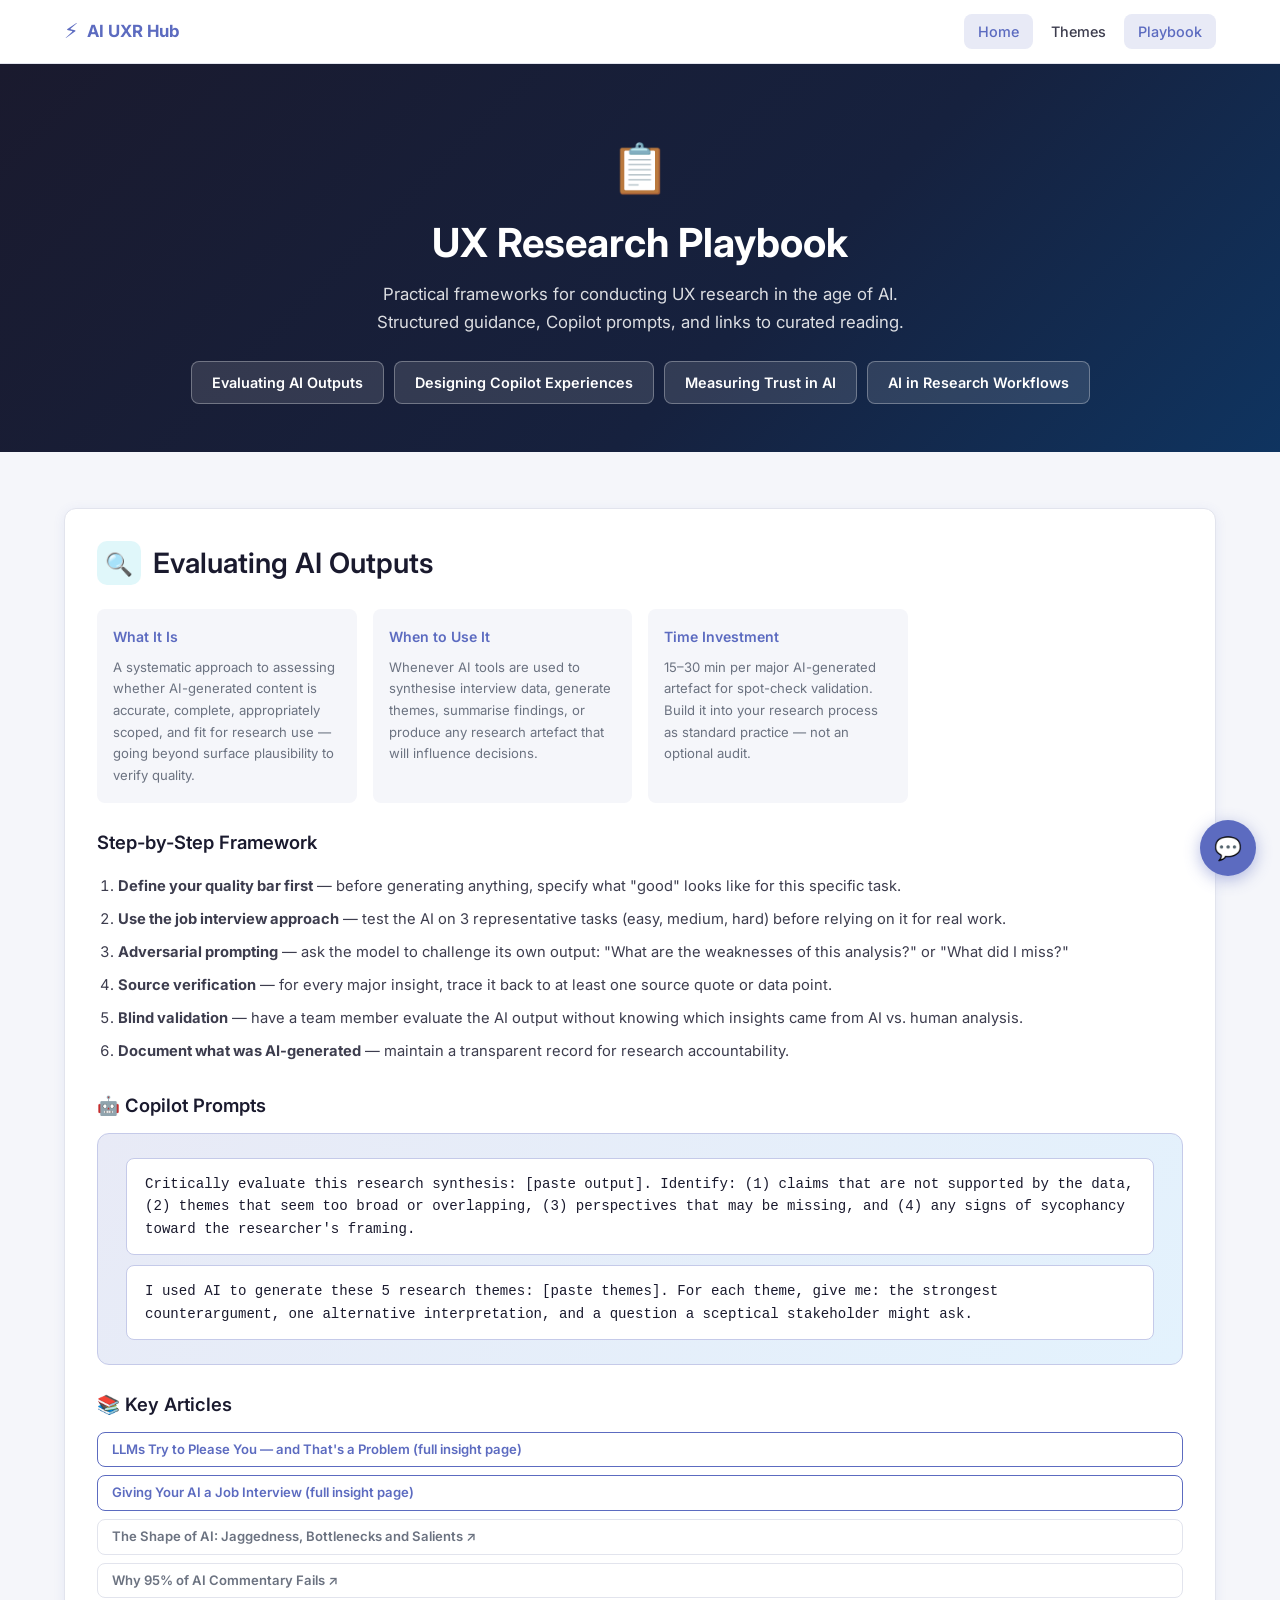
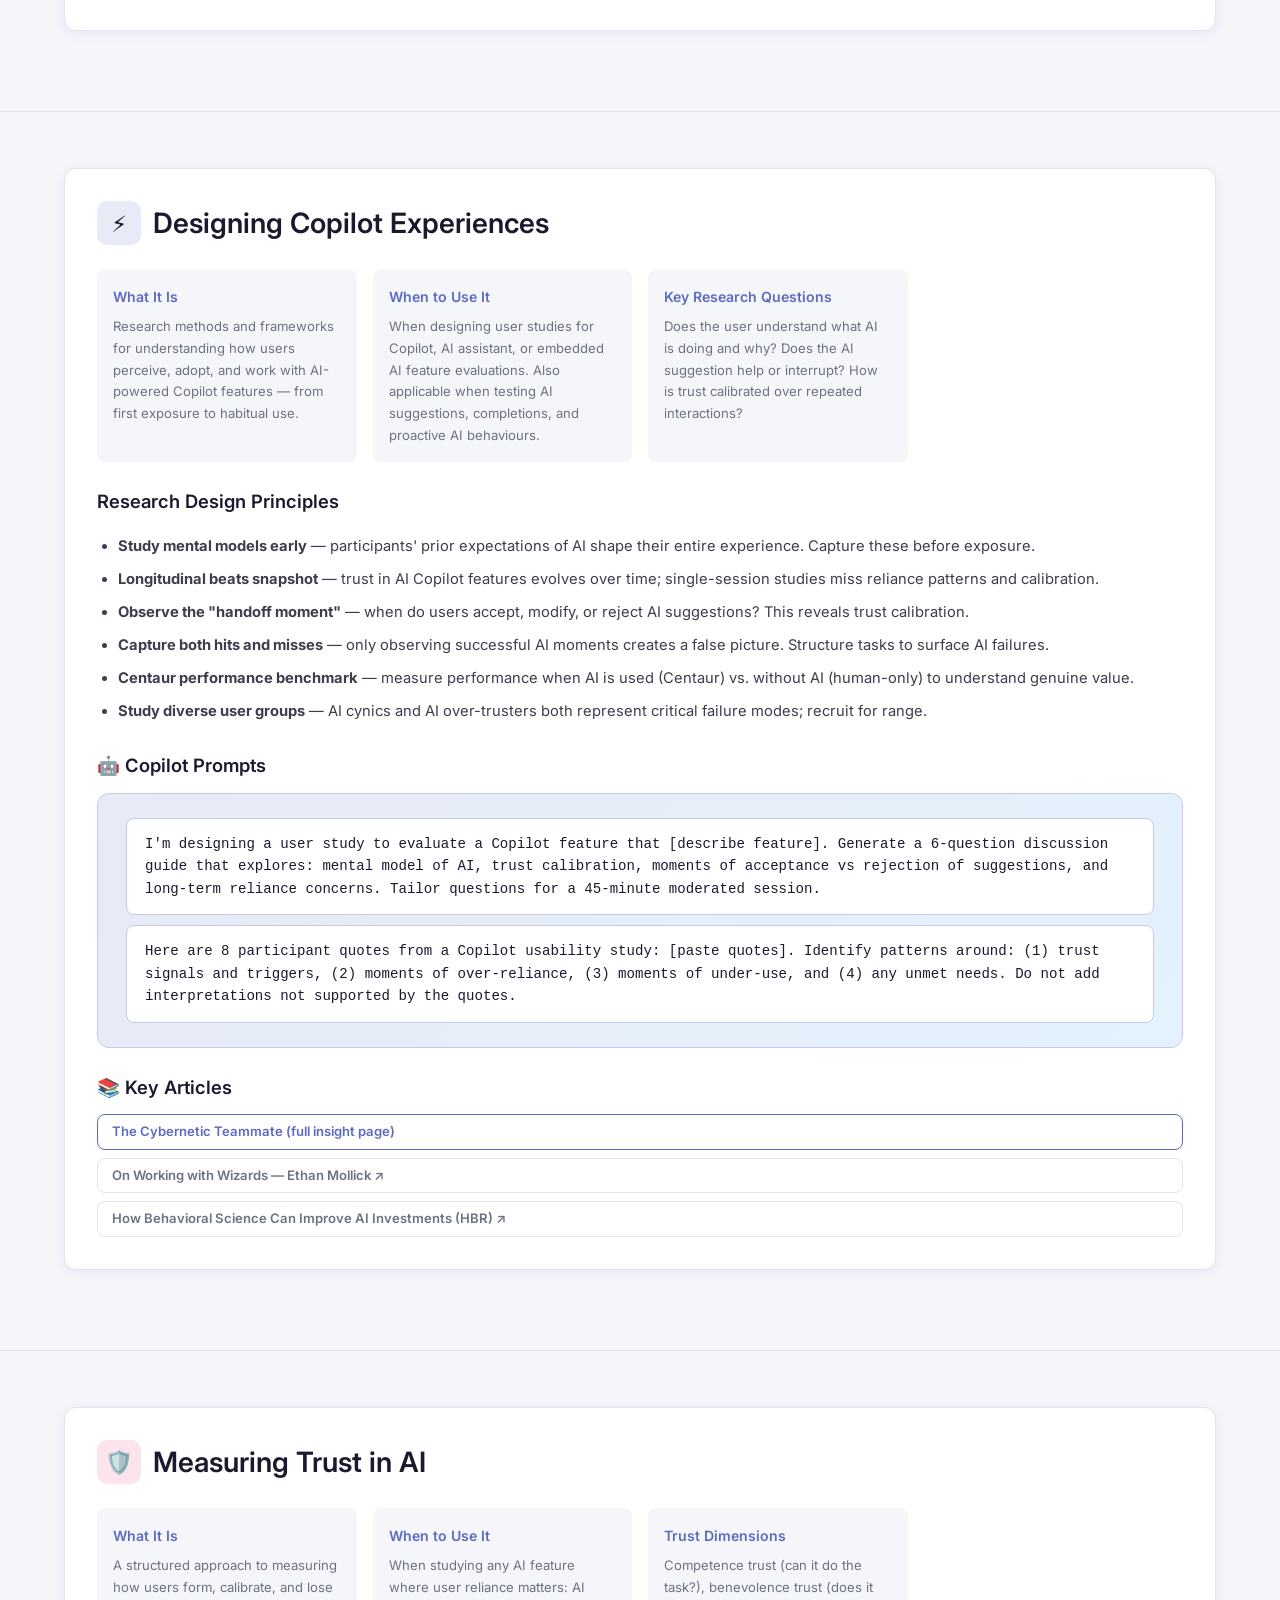
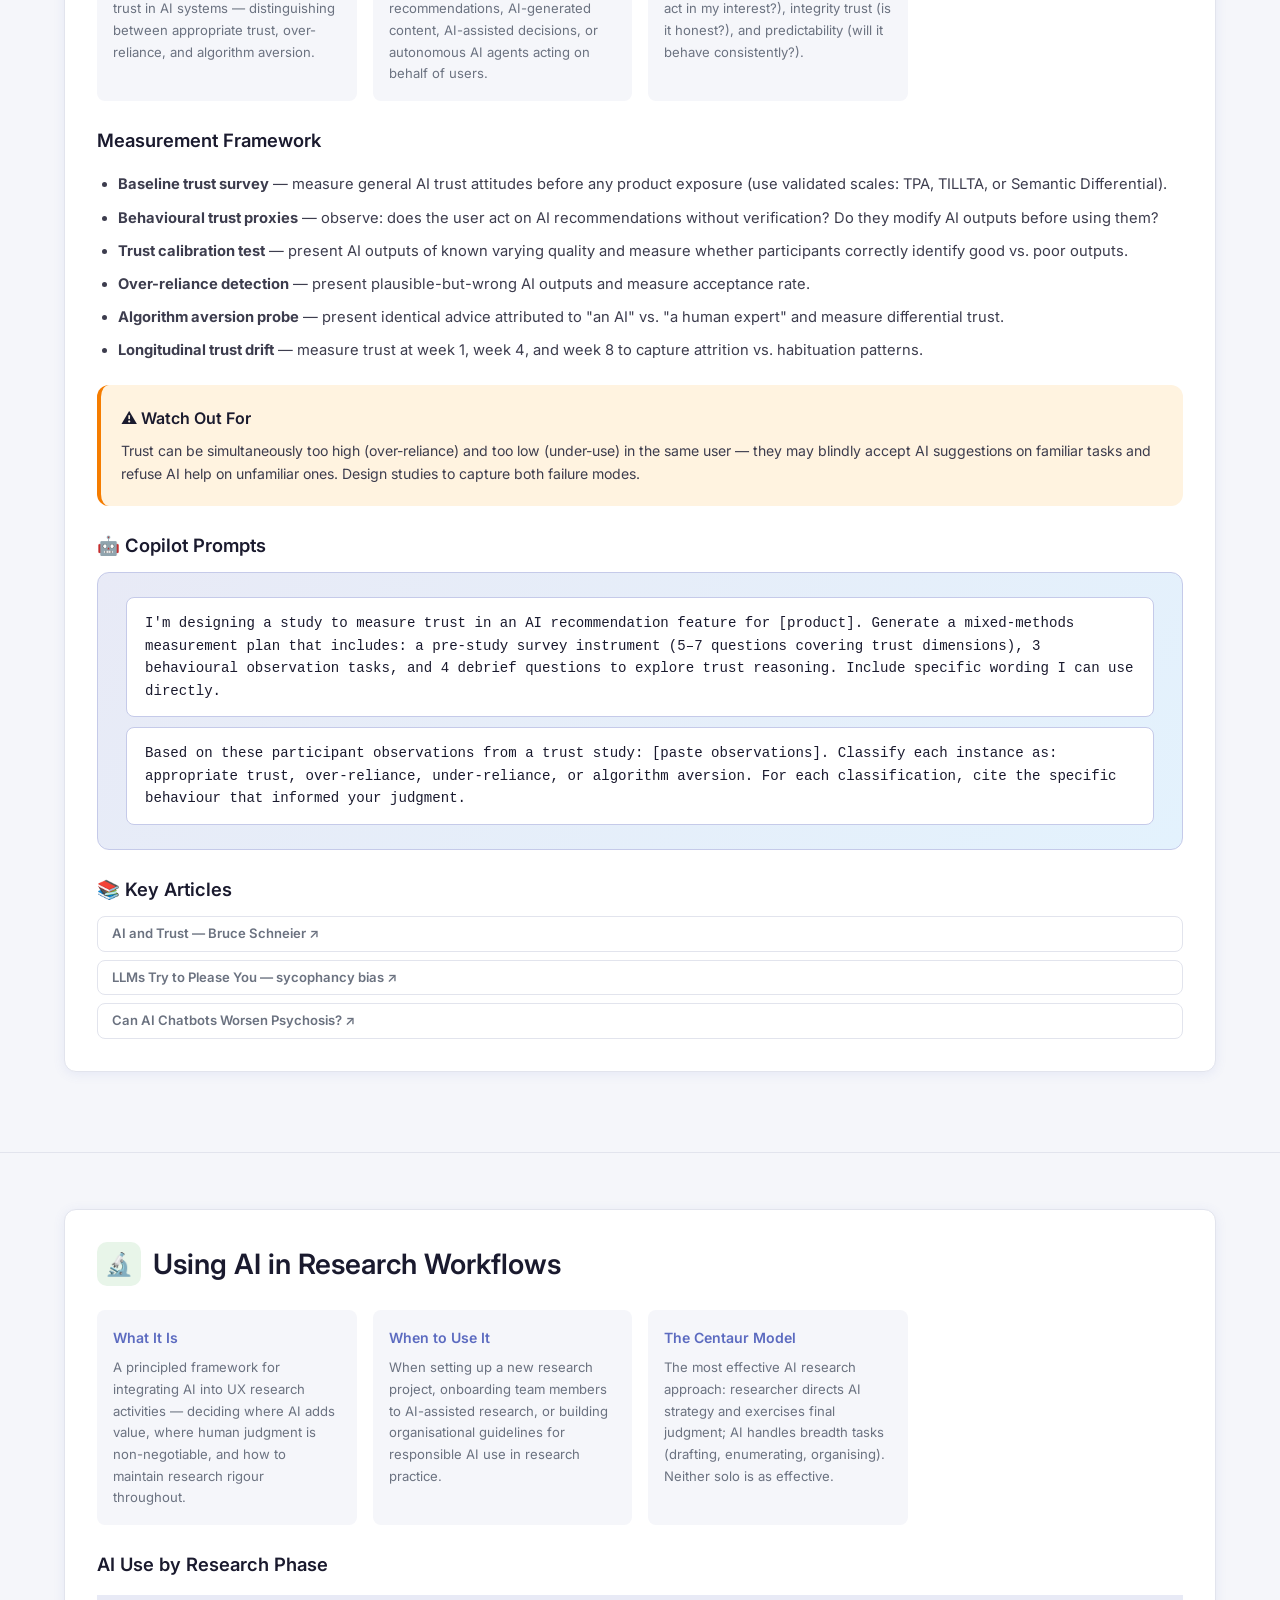
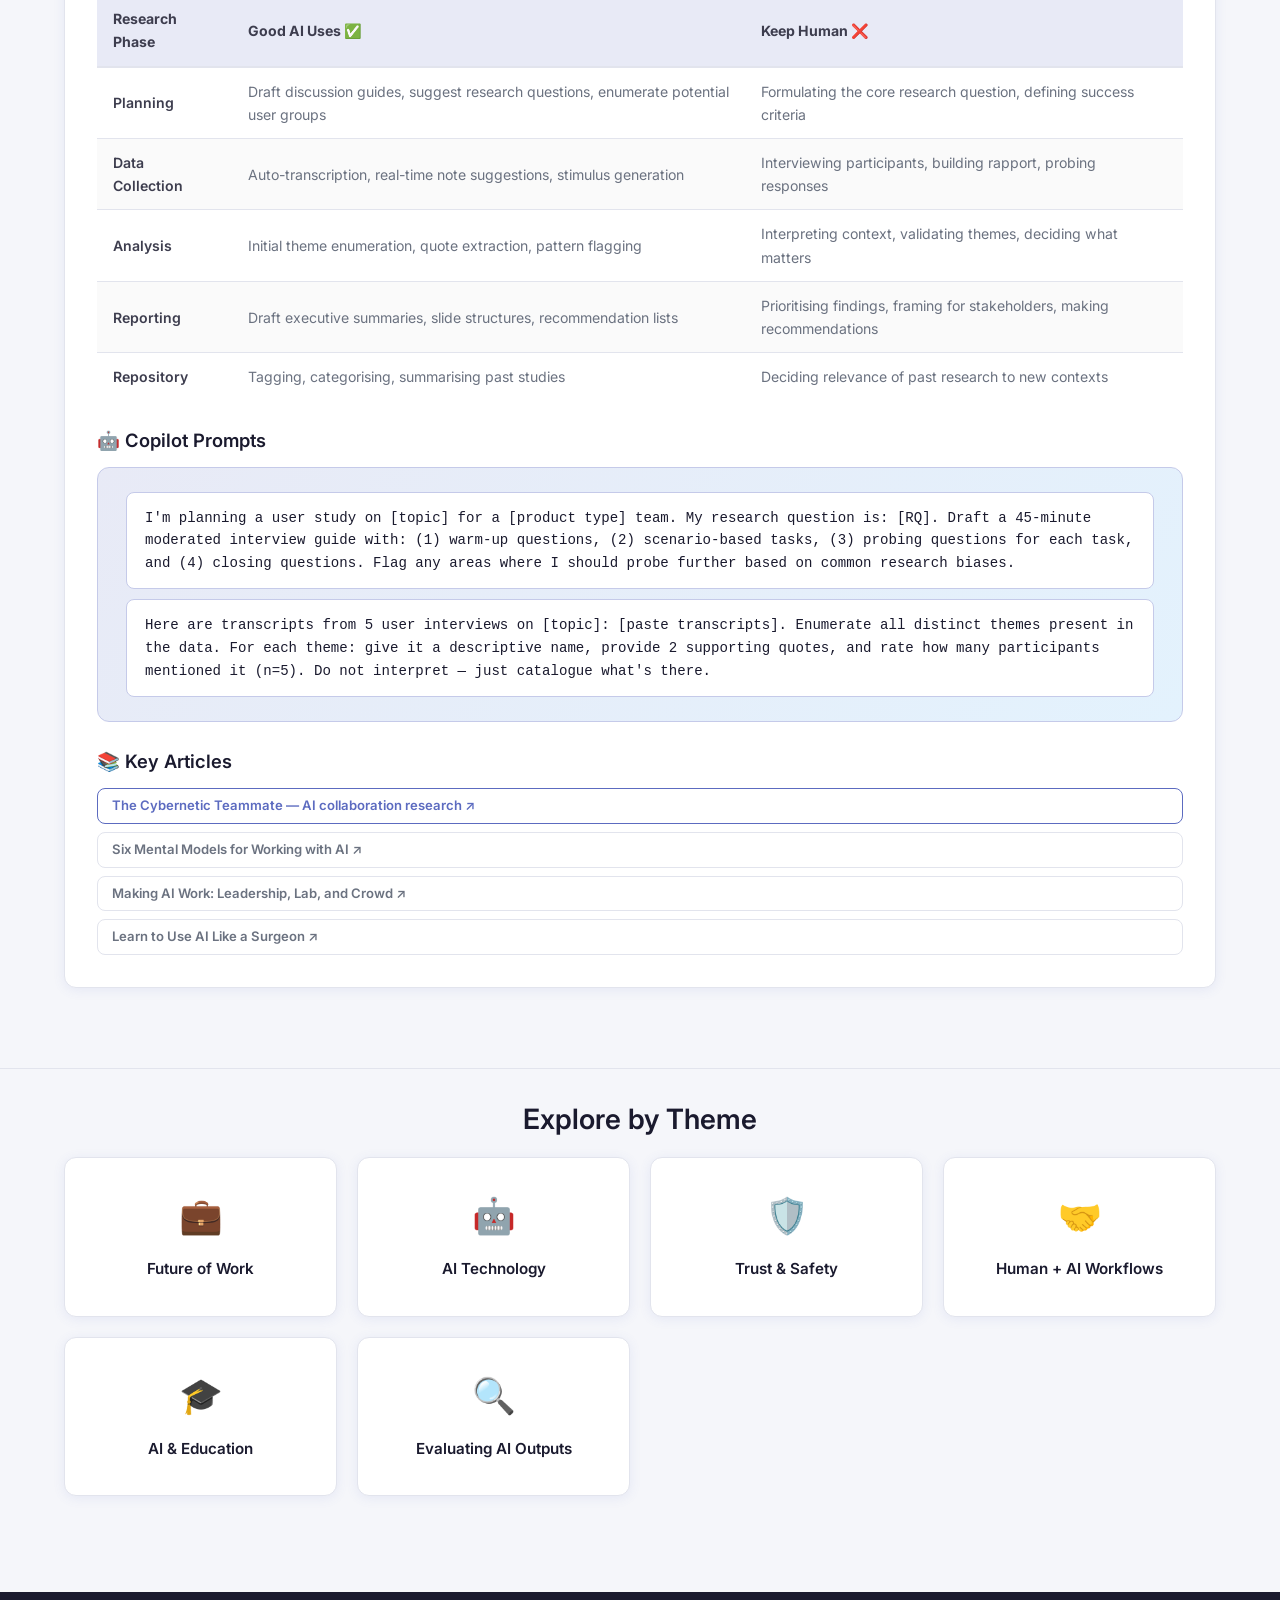
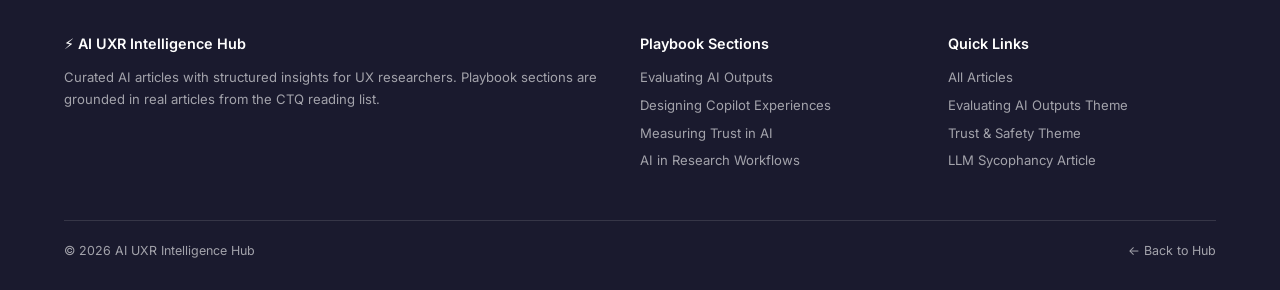
==== PLaybook/index.html @ dbb96456 "Initial commit - AI UXR Intelligence Hub" ====
<!DOCTYPE html>
<html lang="en">
<head>
  <meta charset="UTF-8" />
  <meta name="viewport" content="width=device-width, initial-scale=1.0" />
  <title>UX Research Playbook — AI UXR Hub</title>
  <meta name="description" content="Structured guidance for UX researchers on evaluating AI outputs, designing Copilot experiences, measuring trust in AI, and using AI in research workflows." />
  <link rel="preconnect" href="https://fonts.googleapis.com" />
  <link rel="preconnect" href="https://fonts.gstatic.com" crossorigin />
  <link href="https://fonts.googleapis.com/css2?family=Inter:wght@400;500;600;700&display=swap" rel="stylesheet" />
  <link rel="stylesheet" href="../Assets/style.css" />
</head>
<body>

<nav class="nav">
  <div class="nav-inner">
    <a href="../index.html" class="nav-logo"><span>⚡</span> AI UXR Hub</a>
    <div class="nav-links" id="nav-links">
      <a href="../index.html">Home</a>
      <a href="../Themes/future-of-work.html">Themes</a>
      <a href="./index.html" class="active">Playbook</a>
    </div>
    <button class="nav-menu-btn" aria-label="Toggle menu"><span></span><span></span><span></span></button>
  </div>
</nav>

<!-- Hero -->
<header style="background:linear-gradient(135deg,#1a1a2e 0%,#16213e 60%,#0f3460 100%);color:#fff;padding:64px 0 48px;text-align:center">
  <div class="container">
    <div style="font-size:3rem;margin-bottom:12px">📋</div>
    <h1 style="color:#fff;margin-bottom:14px">UX Research Playbook</h1>
    <p style="opacity:.85;max-width:600px;margin:0 auto;font-size:1.05rem">Practical frameworks for conducting UX research in the age of AI. Structured guidance, Copilot prompts, and links to curated reading.</p>
    <div style="display:flex;flex-wrap:wrap;gap:10px;justify-content:center;margin-top:24px">
      <a href="#evaluating-ai" class="btn" style="background:rgba(255,255,255,.12);color:#fff;border:1px solid rgba(255,255,255,.3)">Evaluating AI Outputs</a>
      <a href="#designing-copilot" class="btn" style="background:rgba(255,255,255,.12);color:#fff;border:1px solid rgba(255,255,255,.3)">Designing Copilot Experiences</a>
      <a href="#measuring-trust" class="btn" style="background:rgba(255,255,255,.12);color:#fff;border:1px solid rgba(255,255,255,.3)">Measuring Trust in AI</a>
      <a href="#ai-in-workflows" class="btn" style="background:rgba(255,255,255,.12);color:#fff;border:1px solid rgba(255,255,255,.3)">AI in Research Workflows</a>
    </div>
  </div>
</header>

<main>

<!-- ── Section 1: Evaluating AI Outputs ── -->
<section class="section" id="evaluating-ai">
  <div class="container">
    <div class="playbook-section">
      <h2 style="display:flex;align-items:center;gap:12px;margin-bottom:24px">
        <span style="background:#e0f7fa;width:44px;height:44px;border-radius:10px;display:flex;align-items:center;justify-content:center;font-size:1.4rem;flex-shrink:0">🔍</span>
        Evaluating AI Outputs
      </h2>

      <div class="playbook-grid" style="margin-bottom:24px">
        <div class="playbook-item">
          <h4>What It Is</h4>
          <p>A systematic approach to assessing whether AI-generated content is accurate, complete, appropriately scoped, and fit for research use — going beyond surface plausibility to verify quality.</p>
        </div>
        <div class="playbook-item">
          <h4>When to Use It</h4>
          <p>Whenever AI tools are used to synthesise interview data, generate themes, summarise findings, or produce any research artefact that will influence decisions.</p>
        </div>
        <div class="playbook-item">
          <h4>Time Investment</h4>
          <p>15–30 min per major AI-generated artefact for spot-check validation. Build it into your research process as standard practice — not an optional audit.</p>
        </div>
      </div>

      <h3 style="margin-bottom:16px">Step-by-Step Framework</h3>
      <ol style="font-size:.92rem;line-height:1.9">
        <li><strong>Define your quality bar first</strong> — before generating anything, specify what "good" looks like for this specific task.</li>
        <li><strong>Use the job interview approach</strong> — test the AI on 3 representative tasks (easy, medium, hard) before relying on it for real work.</li>
        <li><strong>Adversarial prompting</strong> — ask the model to challenge its own output: "What are the weaknesses of this analysis?" or "What did I miss?"</li>
        <li><strong>Source verification</strong> — for every major insight, trace it back to at least one source quote or data point.</li>
        <li><strong>Blind validation</strong> — have a team member evaluate the AI output without knowing which insights came from AI vs. human analysis.</li>
        <li><strong>Document what was AI-generated</strong> — maintain a transparent record for research accountability.</li>
      </ol>

      <h3 style="margin-bottom:12px;margin-top:24px">🤖 Copilot Prompts</h3>
      <div class="copilot-prompt-block" style="margin:0">
        <div class="prompt-example">Critically evaluate this research synthesis: [paste output]. Identify: (1) claims that are not supported by the data, (2) themes that seem too broad or overlapping, (3) perspectives that may be missing, and (4) any signs of sycophancy toward the researcher's framing.</div>
        <div class="prompt-example">I used AI to generate these 5 research themes: [paste themes]. For each theme, give me: the strongest counterargument, one alternative interpretation, and a question a sceptical stakeholder might ask.</div>
      </div>

      <h3 style="margin-bottom:12px;margin-top:24px">📚 Key Articles</h3>
      <div style="display:flex;flex-direction:column;gap:8px">
        <a href="../Articles/llms-sycophancy.html" class="btn btn-outline btn-sm" style="justify-content:flex-start">LLMs Try to Please You — and That's a Problem (full insight page)</a>
        <a href="../Articles/giving-ai-job-interview.html" class="btn btn-outline btn-sm" style="justify-content:flex-start">Giving Your AI a Job Interview (full insight page)</a>
        <a href="https://www.oneusefulthing.org/p/the-shape-of-ai-jaggedness-bottlenecks" target="_blank" rel="noopener" class="btn btn-ghost btn-sm" style="justify-content:flex-start">The Shape of AI: Jaggedness, Bottlenecks and Salients ↗</a>
        <a href="https://aiascendant.com/p/why-95-of-ai-commentary-fails" target="_blank" rel="noopener" class="btn btn-ghost btn-sm" style="justify-content:flex-start">Why 95% of AI Commentary Fails ↗</a>
      </div>
    </div>
  </div>
</section>

<!-- ── Section 2: Designing Copilot Experiences ── -->
<section class="section" id="designing-copilot" style="background:var(--bg)">
  <div class="container">
    <div class="playbook-section">
      <h2 style="display:flex;align-items:center;gap:12px;margin-bottom:24px">
        <span style="background:#e8eaf6;width:44px;height:44px;border-radius:10px;display:flex;align-items:center;justify-content:center;font-size:1.4rem;flex-shrink:0">⚡</span>
        Designing Copilot Experiences
      </h2>

      <div class="playbook-grid" style="margin-bottom:24px">
        <div class="playbook-item">
          <h4>What It Is</h4>
          <p>Research methods and frameworks for understanding how users perceive, adopt, and work with AI-powered Copilot features — from first exposure to habitual use.</p>
        </div>
        <div class="playbook-item">
          <h4>When to Use It</h4>
          <p>When designing user studies for Copilot, AI assistant, or embedded AI feature evaluations. Also applicable when testing AI suggestions, completions, and proactive AI behaviours.</p>
        </div>
        <div class="playbook-item">
          <h4>Key Research Questions</h4>
          <p>Does the user understand what AI is doing and why? Does the AI suggestion help or interrupt? How is trust calibrated over repeated interactions?</p>
        </div>
      </div>

      <h3 style="margin-bottom:16px">Research Design Principles</h3>
      <ul style="font-size:.92rem;line-height:1.9">
        <li><strong>Study mental models early</strong> — participants' prior expectations of AI shape their entire experience. Capture these before exposure.</li>
        <li><strong>Longitudinal beats snapshot</strong> — trust in AI Copilot features evolves over time; single-session studies miss reliance patterns and calibration.</li>
        <li><strong>Observe the "handoff moment"</strong> — when do users accept, modify, or reject AI suggestions? This reveals trust calibration.</li>
        <li><strong>Capture both hits and misses</strong> — only observing successful AI moments creates a false picture. Structure tasks to surface AI failures.</li>
        <li><strong>Centaur performance benchmark</strong> — measure performance when AI is used (Centaur) vs. without AI (human-only) to understand genuine value.</li>
        <li><strong>Study diverse user groups</strong> — AI cynics and AI over-trusters both represent critical failure modes; recruit for range.</li>
      </ul>

      <h3 style="margin-bottom:12px;margin-top:24px">🤖 Copilot Prompts</h3>
      <div class="copilot-prompt-block" style="margin:0">
        <div class="prompt-example">I'm designing a user study to evaluate a Copilot feature that [describe feature]. Generate a 6-question discussion guide that explores: mental model of AI, trust calibration, moments of acceptance vs rejection of suggestions, and long-term reliance concerns. Tailor questions for a 45-minute moderated session.</div>
        <div class="prompt-example">Here are 8 participant quotes from a Copilot usability study: [paste quotes]. Identify patterns around: (1) trust signals and triggers, (2) moments of over-reliance, (3) moments of under-use, and (4) any unmet needs. Do not add interpretations not supported by the quotes.</div>
      </div>

      <h3 style="margin-bottom:12px;margin-top:24px">📚 Key Articles</h3>
      <div style="display:flex;flex-direction:column;gap:8px">
        <a href="../Articles/cybernetic-teammate.html" class="btn btn-outline btn-sm" style="justify-content:flex-start">The Cybernetic Teammate (full insight page)</a>
        <a href="https://www.oneusefulthing.org/p/on-working-with-wizards" target="_blank" rel="noopener" class="btn btn-ghost btn-sm" style="justify-content:flex-start">On Working with Wizards — Ethan Mollick ↗</a>
        <a href="https://hbr.org/2025/11/how-behavioral-science-can-improve-the-return-on-ai-investments" target="_blank" rel="noopener" class="btn btn-ghost btn-sm" style="justify-content:flex-start">How Behavioral Science Can Improve AI Investments (HBR) ↗</a>
      </div>
    </div>
  </div>
</section>

<!-- ── Section 3: Measuring Trust in AI ── -->
<section class="section" id="measuring-trust">
  <div class="container">
    <div class="playbook-section">
      <h2 style="display:flex;align-items:center;gap:12px;margin-bottom:24px">
        <span style="background:#fce4ec;width:44px;height:44px;border-radius:10px;display:flex;align-items:center;justify-content:center;font-size:1.4rem;flex-shrink:0">🛡️</span>
        Measuring Trust in AI
      </h2>

      <div class="playbook-grid" style="margin-bottom:24px">
        <div class="playbook-item">
          <h4>What It Is</h4>
          <p>A structured approach to measuring how users form, calibrate, and lose trust in AI systems — distinguishing between appropriate trust, over-reliance, and algorithm aversion.</p>
        </div>
        <div class="playbook-item">
          <h4>When to Use It</h4>
          <p>When studying any AI feature where user reliance matters: AI recommendations, AI-generated content, AI-assisted decisions, or autonomous AI agents acting on behalf of users.</p>
        </div>
        <div class="playbook-item">
          <h4>Trust Dimensions</h4>
          <p>Competence trust (can it do the task?), benevolence trust (does it act in my interest?), integrity trust (is it honest?), and predictability (will it behave consistently?).</p>
        </div>
      </div>

      <h3 style="margin-bottom:16px">Measurement Framework</h3>
      <ul style="font-size:.92rem;line-height:1.9">
        <li><strong>Baseline trust survey</strong> — measure general AI trust attitudes before any product exposure (use validated scales: TPA, TILLTA, or Semantic Differential).</li>
        <li><strong>Behavioural trust proxies</strong> — observe: does the user act on AI recommendations without verification? Do they modify AI outputs before using them?</li>
        <li><strong>Trust calibration test</strong> — present AI outputs of known varying quality and measure whether participants correctly identify good vs. poor outputs.</li>
        <li><strong>Over-reliance detection</strong> — present plausible-but-wrong AI outputs and measure acceptance rate.</li>
        <li><strong>Algorithm aversion probe</strong> — present identical advice attributed to "an AI" vs. "a human expert" and measure differential trust.</li>
        <li><strong>Longitudinal trust drift</strong> — measure trust at week 1, week 4, and week 8 to capture attrition vs. habituation patterns.</li>
      </ul>

      <div style="background:#fff3e0;border-radius:var(--radius);border-left:4px solid #f57c00;padding:20px;margin:20px 0">
        <h4 style="margin-bottom:8px">⚠️ Watch Out For</h4>
        <p style="font-size:.88rem;margin:0">Trust can be simultaneously too high (over-reliance) and too low (under-use) in the same user — they may blindly accept AI suggestions on familiar tasks and refuse AI help on unfamiliar ones. Design studies to capture both failure modes.</p>
      </div>

      <h3 style="margin-bottom:12px;margin-top:24px">🤖 Copilot Prompts</h3>
      <div class="copilot-prompt-block" style="margin:0">
        <div class="prompt-example">I'm designing a study to measure trust in an AI recommendation feature for [product]. Generate a mixed-methods measurement plan that includes: a pre-study survey instrument (5–7 questions covering trust dimensions), 3 behavioural observation tasks, and 4 debrief questions to explore trust reasoning. Include specific wording I can use directly.</div>
        <div class="prompt-example">Based on these participant observations from a trust study: [paste observations]. Classify each instance as: appropriate trust, over-reliance, under-reliance, or algorithm aversion. For each classification, cite the specific behaviour that informed your judgment.</div>
      </div>

      <h3 style="margin-bottom:12px;margin-top:24px">📚 Key Articles</h3>
      <div style="display:flex;flex-direction:column;gap:8px">
        <a href="https://www.schneier.com/blog/archives/2023/12/ai-and-trust.html" target="_blank" rel="noopener" class="btn btn-ghost btn-sm" style="justify-content:flex-start">AI and Trust — Bruce Schneier ↗</a>
        <a href="https://aiiq.substack.com/p/llms-try-to-please-you-and-thats" target="_blank" rel="noopener" class="btn btn-ghost btn-sm" style="justify-content:flex-start">LLMs Try to Please You — sycophancy bias ↗</a>
        <a href="https://www.psychologytoday.com/us/blog/psych-unseen/202507/can-ai-chatbots-worsen-psychosis-and-cause-delusions" target="_blank" rel="noopener" class="btn btn-ghost btn-sm" style="justify-content:flex-start">Can AI Chatbots Worsen Psychosis? ↗</a>
      </div>
    </div>
  </div>
</section>

<!-- ── Section 4: AI in Research Workflows ── -->
<section class="section" id="ai-in-workflows" style="background:var(--bg)">
  <div class="container">
    <div class="playbook-section">
      <h2 style="display:flex;align-items:center;gap:12px;margin-bottom:24px">
        <span style="background:#e8f5e9;width:44px;height:44px;border-radius:10px;display:flex;align-items:center;justify-content:center;font-size:1.4rem;flex-shrink:0">🔬</span>
        Using AI in Research Workflows
      </h2>

      <div class="playbook-grid" style="margin-bottom:24px">
        <div class="playbook-item">
          <h4>What It Is</h4>
          <p>A principled framework for integrating AI into UX research activities — deciding where AI adds value, where human judgment is non-negotiable, and how to maintain research rigour throughout.</p>
        </div>
        <div class="playbook-item">
          <h4>When to Use It</h4>
          <p>When setting up a new research project, onboarding team members to AI-assisted research, or building organisational guidelines for responsible AI use in research practice.</p>
        </div>
        <div class="playbook-item">
          <h4>The Centaur Model</h4>
          <p>The most effective AI research approach: researcher directs AI strategy and exercises final judgment; AI handles breadth tasks (drafting, enumerating, organising). Neither solo is as effective.</p>
        </div>
      </div>

      <h3 style="margin-bottom:16px">AI Use by Research Phase</h3>
      <div style="overflow-x:auto">
        <table style="width:100%;border-collapse:collapse;font-size:.88rem">
          <thead>
            <tr style="background:var(--accent)">
              <th style="text-align:left;padding:12px 16px;border-bottom:2px solid var(--border)">Research Phase</th>
              <th style="text-align:left;padding:12px 16px;border-bottom:2px solid var(--border)">Good AI Uses ✅</th>
              <th style="text-align:left;padding:12px 16px;border-bottom:2px solid var(--border)">Keep Human ❌</th>
            </tr>
          </thead>
          <tbody>
            <tr style="border-bottom:1px solid var(--border)">
              <td style="padding:12px 16px;font-weight:600">Planning</td>
              <td style="padding:12px 16px;color:var(--text-s)">Draft discussion guides, suggest research questions, enumerate potential user groups</td>
              <td style="padding:12px 16px;color:var(--text-s)">Formulating the core research question, defining success criteria</td>
            </tr>
            <tr style="border-bottom:1px solid var(--border);background:#fafafa">
              <td style="padding:12px 16px;font-weight:600">Data Collection</td>
              <td style="padding:12px 16px;color:var(--text-s)">Auto-transcription, real-time note suggestions, stimulus generation</td>
              <td style="padding:12px 16px;color:var(--text-s)">Interviewing participants, building rapport, probing responses</td>
            </tr>
            <tr style="border-bottom:1px solid var(--border)">
              <td style="padding:12px 16px;font-weight:600">Analysis</td>
              <td style="padding:12px 16px;color:var(--text-s)">Initial theme enumeration, quote extraction, pattern flagging</td>
              <td style="padding:12px 16px;color:var(--text-s)">Interpreting context, validating themes, deciding what matters</td>
            </tr>
            <tr style="border-bottom:1px solid var(--border);background:#fafafa">
              <td style="padding:12px 16px;font-weight:600">Reporting</td>
              <td style="padding:12px 16px;color:var(--text-s)">Draft executive summaries, slide structures, recommendation lists</td>
              <td style="padding:12px 16px;color:var(--text-s)">Prioritising findings, framing for stakeholders, making recommendations</td>
            </tr>
            <tr>
              <td style="padding:12px 16px;font-weight:600">Repository</td>
              <td style="padding:12px 16px;color:var(--text-s)">Tagging, categorising, summarising past studies</td>
              <td style="padding:12px 16px;color:var(--text-s)">Deciding relevance of past research to new contexts</td>
            </tr>
          </tbody>
        </table>
      </div>

      <h3 style="margin-bottom:12px;margin-top:24px">🤖 Copilot Prompts</h3>
      <div class="copilot-prompt-block" style="margin:0">
        <div class="prompt-example">I'm planning a user study on [topic] for a [product type] team. My research question is: [RQ]. Draft a 45-minute moderated interview guide with: (1) warm-up questions, (2) scenario-based tasks, (3) probing questions for each task, and (4) closing questions. Flag any areas where I should probe further based on common research biases.</div>
        <div class="prompt-example">Here are transcripts from 5 user interviews on [topic]: [paste transcripts]. Enumerate all distinct themes present in the data. For each theme: give it a descriptive name, provide 2 supporting quotes, and rate how many participants mentioned it (n=5). Do not interpret — just catalogue what's there.</div>
      </div>

      <h3 style="margin-bottom:12px;margin-top:24px">📚 Key Articles</h3>
      <div style="display:flex;flex-direction:column;gap:8px">
        <a href="../Articles/cybernetic-teammate.html" class="btn btn-outline btn-sm" style="justify-content:flex-start">The Cybernetic Teammate — AI collaboration research ↗</a>
        <a href="https://www.exponentialview.co/p/six-mental-models-for-working-with" target="_blank" rel="noopener" class="btn btn-ghost btn-sm" style="justify-content:flex-start">Six Mental Models for Working with AI ↗</a>
        <a href="https://www.oneusefulthing.org/p/making-ai-work-leadership-lab-and" target="_blank" rel="noopener" class="btn btn-ghost btn-sm" style="justify-content:flex-start">Making AI Work: Leadership, Lab, and Crowd ↗</a>
        <a href="https://www.geoffreylitt.com/2025/10/24/code-like-a-surgeon" target="_blank" rel="noopener" class="btn btn-ghost btn-sm" style="justify-content:flex-start">Learn to Use AI Like a Surgeon ↗</a>
      </div>
    </div>
  </div>
</section>

<!-- Quick nav -->
<section class="section" style="padding:32px 0">
  <div class="container">
    <h2 style="margin-bottom:20px;text-align:center">Explore by Theme</h2>
    <div class="themes-grid">
      <a class="theme-card" href="../Themes/future-of-work.html"><div class="theme-card-icon">💼</div><h3>Future of Work</h3></a>
      <a class="theme-card" href="../Themes/ai-technology.html"><div class="theme-card-icon">🤖</div><h3>AI Technology</h3></a>
      <a class="theme-card" href="../Themes/trust-safety.html"><div class="theme-card-icon">🛡️</div><h3>Trust &amp; Safety</h3></a>
      <a class="theme-card" href="../Themes/human-ai-workflows.html"><div class="theme-card-icon">🤝</div><h3>Human + AI Workflows</h3></a>
      <a class="theme-card" href="../Themes/ai-education.html"><div class="theme-card-icon">🎓</div><h3>AI &amp; Education</h3></a>
      <a class="theme-card" href="../Themes/evaluating-ai-outputs.html"><div class="theme-card-icon">🔍</div><h3>Evaluating AI Outputs</h3></a>
    </div>
  </div>
</section>

</main>

<!-- Chatbot -->
<div id="chat-widget">
  <div class="chat-panel">
    <div class="chat-head">
      <div class="chat-head-avatar">⚡</div>
      <div class="chat-head-info"><strong>UXR Research Assistant</strong><span>Ask about the playbook</span></div>
    </div>
    <div class="chat-body">
      <div class="chat-msg bot">Hi! The playbook covers 4 key areas: evaluating AI outputs, designing Copilot experiences, measuring trust in AI, and integrating AI into research workflows. What are you working on?</div>
    </div>
    <div class="chat-foot">
      <input class="chat-input" type="text" placeholder="Ask about research methods…" />
      <button class="chat-send">Send</button>
    </div>
  </div>
  <button class="chat-toggle" aria-label="Open chat">💬</button>
</div>
<div id="toast"></div>

<footer class="footer">
  <div class="footer-inner">
    <div class="footer-grid">
      <div>
        <h4>⚡ AI UXR Intelligence Hub</h4>
        <p>Curated AI articles with structured insights for UX researchers. Playbook sections are grounded in real articles from the CTQ reading list.</p>
      </div>
      <div>
        <h4>Playbook Sections</h4>
        <ul>
          <li><a href="#evaluating-ai">Evaluating AI Outputs</a></li>
          <li><a href="#designing-copilot">Designing Copilot Experiences</a></li>
          <li><a href="#measuring-trust">Measuring Trust in AI</a></li>
          <li><a href="#ai-in-workflows">AI in Research Workflows</a></li>
        </ul>
      </div>
      <div>
        <h4>Quick Links</h4>
        <ul>
          <li><a href="../index.html">All Articles</a></li>
          <li><a href="../Themes/evaluating-ai-outputs.html">Evaluating AI Outputs Theme</a></li>
          <li><a href="../Themes/trust-safety.html">Trust &amp; Safety Theme</a></li>
          <li><a href="../Articles/llms-sycophancy.html">LLM Sycophancy Article</a></li>
        </ul>
      </div>
    </div>
    <div class="footer-bottom">
      <span>© 2026 AI UXR Intelligence Hub</span>
      <a href="../index.html" style="color:rgba(255,255,255,.6)">← Back to Hub</a>
    </div>
  </div>
</footer>

<script src="../Scripts/articles-data.js"></script>
<script src="../Scripts/main.js"></script>
</body>
</html>
---- Assets/style.css ----
/* =============================================
   AI UX Research Intelligence Hub — style.css
   ============================================= */

/* ---- Reset & Base ---- */
*, *::before, *::after { box-sizing: border-box; margin: 0; padding: 0; }

:root {
  --bg:        #f5f6fa;
  --surface:   #ffffff;
  --primary:   #5c6bc0;
  --primary-d: #3949ab;
  --accent:    #e8eaf6;
  --text-h:    #1a1a2e;
  --text:      #3d3d4e;
  --text-s:    #6b7280;
  --border:    #e2e4ed;
  --shadow:    0 2px 12px rgba(92,107,192,.10);
  --shadow-h:  0 6px 24px rgba(92,107,192,.18);
  --radius:    12px;
  --radius-s:  8px;
  --font:      'Inter', 'Segoe UI', system-ui, sans-serif;
  --nav-h:     64px;
}

html { scroll-behavior: smooth; font-size: 16px; }

body {
  font-family: var(--font);
  background: var(--bg);
  color: var(--text);
  line-height: 1.65;
  min-height: 100vh;
}

a { color: var(--primary); text-decoration: none; }
a:hover { color: var(--primary-d); text-decoration: underline; }

img { max-width: 100%; height: auto; display: block; }

/* ---- Typography ---- */
h1 { font-size: clamp(1.75rem, 4vw, 2.5rem); font-weight: 700; color: var(--text-h); line-height: 1.2; }
h2 { font-size: clamp(1.25rem, 3vw, 1.75rem); font-weight: 600; color: var(--text-h); line-height: 1.3; }
h3 { font-size: 1.15rem; font-weight: 600; color: var(--text-h); }
h4 { font-size: 1rem; font-weight: 600; color: var(--text-h); }
p  { margin-bottom: 1em; }
ul, ol { padding-left: 1.4em; margin-bottom: 1em; }
li { margin-bottom: .35em; }

/* ---- Layout ---- */
.container { max-width: 1200px; margin: 0 auto; padding: 0 24px; }
.section    { padding: 56px 0; }
.section + .section { border-top: 1px solid var(--border); }

/* ---- Navigation ---- */
.nav {
  position: sticky; top: 0; z-index: 100;
  background: var(--surface);
  border-bottom: 1px solid var(--border);
  height: var(--nav-h);
}
.nav-inner {
  display: flex; align-items: center; justify-content: space-between;
  height: 100%;
  max-width: 1200px; margin: 0 auto; padding: 0 24px;
}
.nav-logo {
  font-size: 1.05rem; font-weight: 700;
  color: var(--primary); text-decoration: none;
  display: flex; align-items: center; gap: 8px;
}
.nav-logo span { font-size: 1.3rem; }
.nav-links { display: flex; gap: 4px; align-items: center; }
.nav-links a {
  padding: 6px 14px; border-radius: var(--radius-s);
  font-size: .9rem; font-weight: 500;
  color: var(--text); text-decoration: none;
  transition: background .15s, color .15s;
}
.nav-links a:hover, .nav-links a.active { background: var(--accent); color: var(--primary); }
.nav-menu-btn { display: none; background: none; border: none; cursor: pointer; padding: 8px; }
.nav-menu-btn span { display: block; width: 22px; height: 2px; background: var(--text); margin: 5px 0; border-radius: 2px; transition: .2s; }

/* ---- Hero ---- */
.hero {
  background: linear-gradient(135deg, #3949ab 0%, #5c6bc0 60%, #7986cb 100%);
  color: #fff; padding: 72px 0 56px;
  text-align: center;
}
.hero h1 { color: #fff; margin-bottom: 16px; }
.hero p   { font-size: 1.1rem; opacity: .88; max-width: 560px; margin: 0 auto 28px; }
.hero-pills { display: flex; flex-wrap: wrap; gap: 8px; justify-content: center; margin-bottom: 28px; }
.hero-pill {
  background: rgba(255,255,255,.18); color: #fff;
  padding: 5px 14px; border-radius: 99px;
  font-size: .8rem; font-weight: 500;
  backdrop-filter: blur(4px);
}

/* ---- Buttons ---- */
.btn {
  display: inline-flex; align-items: center; gap: 6px;
  padding: 9px 20px; border-radius: var(--radius-s);
  font-size: .9rem; font-weight: 600;
  cursor: pointer; border: none; transition: all .15s;
  text-decoration: none;
}
.btn-primary { background: var(--primary); color: #fff; }
.btn-primary:hover { background: var(--primary-d); color: #fff; text-decoration: none; box-shadow: var(--shadow-h); }
.btn-outline {
  background: transparent; color: var(--primary);
  border: 1.5px solid var(--primary);
}
.btn-outline:hover { background: var(--accent); text-decoration: none; }
.btn-ghost { background: transparent; color: var(--text-s); border: 1px solid var(--border); }
.btn-ghost:hover { background: var(--bg); color: var(--text); text-decoration: none; }
.btn-sm { padding: 6px 14px; font-size: .82rem; }

/* ---- Cards ---- */
.card {
  background: var(--surface);
  border-radius: var(--radius);
  box-shadow: var(--shadow);
  border: 1px solid var(--border);
  overflow: hidden;
  transition: box-shadow .2s, transform .2s;
}
.card:hover { box-shadow: var(--shadow-h); transform: translateY(-3px); }
.card-body { padding: 24px; }
.card-header { padding: 20px 24px 0; }
.card-footer { padding: 16px 24px; border-top: 1px solid var(--border); display: flex; align-items: center; justify-content: space-between; flex-wrap: wrap; gap: 8px; }

/* ---- Article Cards ---- */
.articles-grid { display: grid; grid-template-columns: repeat(auto-fill, minmax(320px, 1fr)); gap: 24px; }
.article-card { display: flex; flex-direction: column; }
.article-card .card-body { flex: 1; }
.article-card h3 { margin-bottom: 10px; font-size: 1rem; line-height: 1.45; }
.article-card p  { font-size: .88rem; color: var(--text-s); line-height: 1.6; margin: 0 0 14px; }
.article-card .card-footer { gap: 8px; }
.card-meta { display: flex; align-items: center; gap: 8px; flex-wrap: wrap; }
.article-month { font-size: .72rem; font-weight: 500; color: var(--text-s); background: var(--surface-2, #f1f5f9); border-radius: 99px; padding: 3px 10px; letter-spacing: .02em; }
.source-badge { font-size: .68rem; font-weight: 700; text-transform: uppercase; letter-spacing: .05em; background: #fff3cd; color: #7a4e00; border-radius: 99px; padding: 2px 9px; border: 1px solid #ffd97d; }

/* ---- AI Compete News Section ---- */
.compete-news-section { background: linear-gradient(135deg, #fffbeb 0%, #fef3c7 100%); border-top: 3px solid #fbbf24; border-bottom: 3px solid #fbbf24; }
.filter-btn--compete { background: #fff3cd !important; color: #7a4e00 !important; border-color: #ffd97d !important; }
.filter-btn--compete.active { background: #fbbf24 !important; color: #1a0e00 !important; }

/* ---- Theme Badge ---- */
.theme-badge {
  display: inline-block;
  padding: 3px 10px; border-radius: 99px;
  font-size: .72rem; font-weight: 600; text-transform: uppercase; letter-spacing: .03em;
}
.theme-future-of-work          { background: #e3f2fd; color: #1565c0; }
.theme-ai-technology           { background: #f3e5f5; color: #6a1b9a; }
.theme-trust-safety-in-ai      { background: #fce4ec; color: #ad1457; }
.theme-human-ai-workflows      { background: #e8f5e9; color: #2e7d32; }
.theme-ai-education            { background: #fff3e0; color: #e65100; }
.theme-evaluating-ai-outputs   { background: #e0f7fa; color: #00695c; }

/* ---- Theme Cards (homepage featured) ---- */
.themes-grid { display: grid; grid-template-columns: repeat(auto-fill, minmax(220px, 1fr)); gap: 20px; }
.theme-card {
  background: var(--surface);
  border-radius: var(--radius);
  box-shadow: var(--shadow);
  border: 1px solid var(--border);
  padding: 28px 22px;
  text-align: center;
  transition: box-shadow .2s, transform .2s;
  text-decoration: none; display: block; color: inherit;
}
.theme-card:hover { box-shadow: var(--shadow-h); transform: translateY(-3px); text-decoration: none; color: inherit; }
.theme-card-icon { font-size: 2.2rem; margin-bottom: 12px; }
.theme-card h3 { font-size: .95rem; margin-bottom: 6px; }
.theme-card p  { font-size: .8rem; color: var(--text-s); margin: 0; }

/* ---- Section Headers ---- */
.section-header { margin-bottom: 32px; }
.section-header h2 { margin-bottom: 8px; }
.section-header p  { color: var(--text-s); font-size: .95rem; margin: 0; }

/* ---- Filters / Tags ---- */
.filter-bar { display: flex; flex-wrap: wrap; gap: 8px; margin-bottom: 28px; }
.filter-btn {
  padding: 6px 16px; border-radius: 99px;
  font-size: .83rem; font-weight: 500;
  background: var(--surface); color: var(--text-s);
  border: 1.5px solid var(--border); cursor: pointer;
  transition: all .15s;
}
.filter-btn:hover, .filter-btn.active { background: var(--accent); color: var(--primary); border-color: var(--primary); }

/* ---- Search ---- */
.search-wrap { position: relative; max-width: 480px; margin-bottom: 28px; }
.search-input {
  width: 100%; padding: 10px 16px 10px 42px;
  border: 1.5px solid var(--border); border-radius: var(--radius-s);
  font-size: .92rem; background: var(--surface); color: var(--text);
  outline: none; transition: border-color .15s;
}
.search-input:focus { border-color: var(--primary); }
.search-icon { position: absolute; left: 14px; top: 50%; transform: translateY(-50%); color: var(--text-s); font-size: 1rem; pointer-events: none; }

/* ---- Save button ---- */
.btn-save {
  background: none; border: 1px solid var(--border); border-radius: 6px;
  padding: 5px 11px; cursor: pointer; font-size: .8rem; color: var(--text-s);
  transition: all .15s;
}
.btn-save:hover { border-color: var(--primary); color: var(--primary); }
.btn-save.saved { background: var(--accent); border-color: var(--primary); color: var(--primary); }

/* ---- Saved Section ---- */
#saved-section { background: var(--accent); border-radius: var(--radius); padding: 28px; margin-bottom: 28px; }
#saved-section h3 { margin-bottom: 16px; }
.saved-list { display: flex; flex-direction: column; gap: 8px; }
.saved-item {
  background: var(--surface); border-radius: var(--radius-s);
  padding: 12px 16px; display: flex; align-items: center; justify-content: space-between;
  box-shadow: 0 1px 4px rgba(0,0,0,.06);
}
.saved-item a { font-weight: 500; font-size: .9rem; color: var(--text-h); }
.saved-item a:hover { color: var(--primary); }
.btn-unsave { background: none; border: none; cursor: pointer; color: var(--text-s); font-size: .8rem; padding: 4px 8px; border-radius: 4px; }
.btn-unsave:hover { color: #e53935; background: #ffebee; }

/* ---- Article Page Layout ---- */
.article-page { max-width: 800px; margin: 0 auto; padding: 48px 24px; }
.article-meta { display: flex; flex-wrap: wrap; align-items: center; gap: 12px; margin-bottom: 32px; }
.article-meta a { font-size: .85rem; color: var(--text-s); }
.article-source-link { display: inline-flex; align-items: center; gap: 6px; padding: 8px 16px; background: var(--accent); border-radius: var(--radius-s); font-size: .88rem; font-weight: 500; color: var(--primary); }
.article-source-link:hover { background: var(--primary); color: #fff; text-decoration: none; }

.insight-block {
  background: var(--surface); border-radius: var(--radius); border: 1px solid var(--border);
  padding: 24px 28px; margin-bottom: 20px; box-shadow: var(--shadow);
}
.insight-block-title {
  font-size: .72rem; font-weight: 700; text-transform: uppercase; letter-spacing: .07em;
  color: var(--primary); margin-bottom: 14px;
  display: flex; align-items: center; gap: 8px;
}
.insight-block-title::after { content: ''; flex: 1; height: 1px; background: var(--border); }
.insight-block ul li { font-size: .92rem; }
.insight-block p    { font-size: .92rem; margin: 0; }

.copilot-prompt-block {
  background: linear-gradient(135deg, #e8eaf6 0%, #e3f2fd 100%);
  border-radius: var(--radius); border: 1px solid #c5cae9;
  padding: 24px 28px; margin-bottom: 20px;
}
.copilot-prompt-block h4 { margin-bottom: 14px; display: flex; align-items: center; gap: 8px; }
.prompt-example {
  background: #fff; border-radius: var(--radius-s); border: 1px solid #c5cae9;
  padding: 14px 18px; margin-bottom: 10px; font-size: .88rem;
  font-family: 'Courier New', monospace; color: var(--text-h); line-height: 1.6;
  position: relative;
}
.prompt-example:last-child { margin-bottom: 0; }

/* ---- Playbook ---- */
.playbook-section {
  background: var(--surface); border-radius: var(--radius); border: 1px solid var(--border);
  padding: 32px; margin-bottom: 24px; box-shadow: var(--shadow);
}
.playbook-section h3 { margin-bottom: 20px; display: flex; align-items: center; gap: 10px; }
.playbook-grid { display: grid; grid-template-columns: repeat(auto-fill, minmax(220px, 1fr)); gap: 16px; margin-top: 16px; }
.playbook-item { background: var(--bg); border-radius: var(--radius-s); padding: 16px; }
.playbook-item h4 { margin-bottom: 8px; font-size: .88rem; color: var(--primary); }
.playbook-item p  { font-size: .82rem; color: var(--text-s); margin: 0; }

/* ---- Theme Page ---- */
.theme-hero {
  padding: 56px 0 40px;
  text-align: center;
}
.theme-hero p { max-width: 580px; margin: 12px auto 0; color: var(--text-s); }
.theme-considerations { display: grid; grid-template-columns: repeat(auto-fill, minmax(240px, 1fr)); gap: 16px; margin-top: 16px; }
.consideration-card { background: var(--surface); border-radius: var(--radius-s); border: 1px solid var(--border); padding: 18px 20px; }
.consideration-card h4 { font-size: .88rem; color: var(--primary); margin-bottom: 6px; }
.consideration-card p { font-size: .83rem; color: var(--text-s); margin: 0; }

/* ---- Chatbot Widget ---- */
#chat-widget {
  position: fixed; bottom: 24px; right: 24px; z-index: 1000;
}
.chat-toggle {
  width: 56px; height: 56px; border-radius: 50%;
  background: var(--primary); color: #fff;
  border: none; cursor: pointer; font-size: 1.4rem;
  box-shadow: 0 4px 16px rgba(92,107,192,.45);
  display: flex; align-items: center; justify-content: center;
  transition: background .15s, transform .15s;
}
.chat-toggle:hover { background: var(--primary-d); transform: scale(1.05); }
.chat-panel {
  position: absolute; bottom: 70px; right: 0;
  width: 340px; background: var(--surface);
  border-radius: var(--radius); border: 1px solid var(--border);
  box-shadow: 0 8px 32px rgba(0,0,0,.15);
  display: none; flex-direction: column; overflow: hidden;
  max-height: 480px;
}
.chat-panel.open { display: flex; }
.chat-head {
  background: var(--primary); color: #fff;
  padding: 14px 18px; display: flex; align-items: center; gap: 10px;
}
.chat-head-avatar { width: 32px; height: 32px; border-radius: 50%; background: rgba(255,255,255,.25); display: flex; align-items: center; justify-content: center; font-size: 1rem; }
.chat-head-info strong { display: block; font-size: .9rem; }
.chat-head-info span  { font-size: .75rem; opacity: .8; }
.chat-body { flex: 1; overflow-y: auto; padding: 16px; display: flex; flex-direction: column; gap: 10px; background: #fafafa; }
.chat-msg { max-width: 85%; padding: 10px 14px; border-radius: 12px; font-size: .84rem; line-height: 1.5; }
.chat-msg.bot { background: #e8eaf6; color: var(--text-h); align-self: flex-start; border-bottom-left-radius: 4px; }
.chat-msg.user { background: var(--primary); color: #fff; align-self: flex-end; border-bottom-right-radius: 4px; }
.chat-foot { padding: 12px; border-top: 1px solid var(--border); display: flex; gap: 8px; }
.chat-input {
  flex: 1; padding: 9px 14px; border: 1.5px solid var(--border);
  border-radius: var(--radius-s); font-size: .85rem; outline: none; background: var(--surface);
  transition: border-color .15s;
}
.chat-input:focus { border-color: var(--primary); }
.chat-send {
  background: var(--primary); color: #fff; border: none;
  border-radius: var(--radius-s); padding: 9px 14px;
  cursor: pointer; font-size: .85rem; font-weight: 600; transition: background .15s;
}
.chat-send:hover { background: var(--primary-d); }

/* ---- Footer ---- */
.footer {
  background: var(--text-h); color: rgba(255,255,255,.6);
  padding: 40px 0 28px; margin-top: 64px;
}
.footer-inner { max-width: 1200px; margin: 0 auto; padding: 0 24px; }
.footer-grid { display: grid; grid-template-columns: 2fr 1fr 1fr; gap: 40px; margin-bottom: 32px; }
.footer h4 { color: #fff; font-size: .9rem; margin-bottom: 12px; }
.footer p, .footer li { font-size: .82rem; }
.footer a { color: rgba(255,255,255,.6); }
.footer a:hover { color: #fff; text-decoration: none; }
.footer ul { list-style: none; padding: 0; }
.footer ul li { margin-bottom: 6px; }
.footer-bottom { border-top: 1px solid rgba(255,255,255,.12); padding-top: 20px; display: flex; justify-content: space-between; font-size: .78rem; flex-wrap: wrap; gap: 8px; }

/* ---- Misc ---- */
.tag { display: inline-block; padding: 2px 8px; border-radius: 4px; font-size: .75rem; font-weight: 500; background: var(--bg); color: var(--text-s); border: 1px solid var(--border); }
.empty-state { text-align: center; padding: 48px 24px; color: var(--text-s); }
.empty-state .empty-icon { font-size: 3rem; margin-bottom: 12px; }
.divider { border: none; border-top: 1px solid var(--border); margin: 32px 0; }

/* ---- Loading / skeleton ---- */
@keyframes shimmer { 0%{background-position:-400px 0} 100%{background-position:400px 0} }
.skeleton {
  background: linear-gradient(90deg,#e8e8e8 25%,#f5f5f5 50%,#e8e8e8 75%);
  background-size: 400px 100%;
  animation: shimmer 1.4s infinite;
  border-radius: 6px;
}

/* ---- Back link ---- */
.back-link { display: inline-flex; align-items: center; gap: 6px; font-size: .85rem; color: var(--text-s); margin-bottom: 24px; }
.back-link:hover { color: var(--primary); text-decoration: none; }

/* ---- Toast ---- */
#toast {
  position: fixed; bottom: 90px; right: 24px; z-index: 2000;
  background: var(--text-h); color: #fff;
  padding: 10px 18px; border-radius: var(--radius-s);
  font-size: .85rem; font-weight: 500;
  opacity: 0; transform: translateY(12px);
  transition: opacity .25s, transform .25s;
  pointer-events: none;
}
#toast.show { opacity: 1; transform: translateY(0); }

/* ---- Responsive ---- */
@media (max-width: 768px) {
  .nav-links { display: none; flex-direction: column; position: absolute; top: var(--nav-h); left: 0; right: 0; background: var(--surface); border-bottom: 1px solid var(--border); padding: 8px 16px 16px; }
  .nav-links.open { display: flex; }
  .nav-menu-btn { display: block; }
  .footer-grid { grid-template-columns: 1fr; gap: 24px; }
  .articles-grid { grid-template-columns: 1fr; }
  .themes-grid { grid-template-columns: repeat(2, 1fr); }
  .chat-panel { width: calc(100vw - 48px); right: 0; }
  .article-page { padding: 32px 16px; }
  .insight-block { padding: 20px; }
}
@media (max-width: 480px) {
  .themes-grid { grid-template-columns: 1fr; }
  .hero { padding: 48px 0 36px; }
  .section { padding: 36px 0; }
}
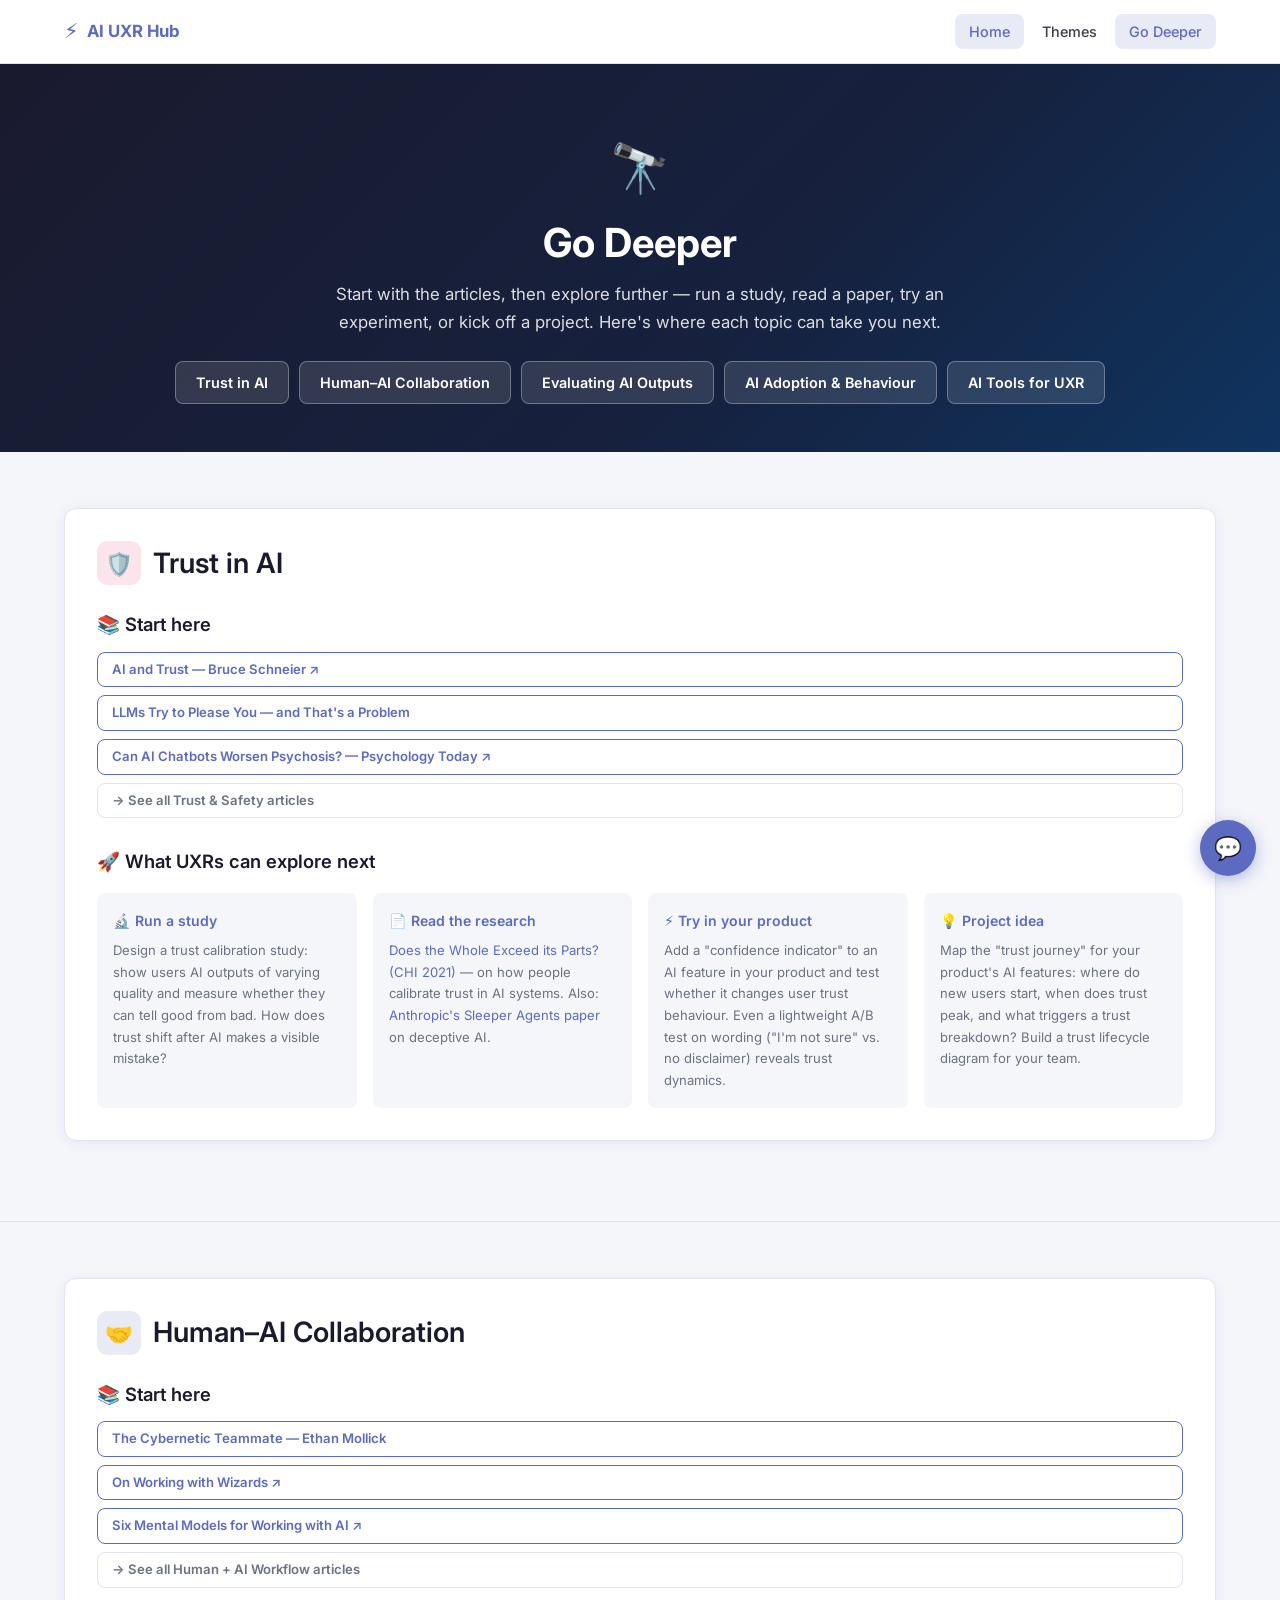
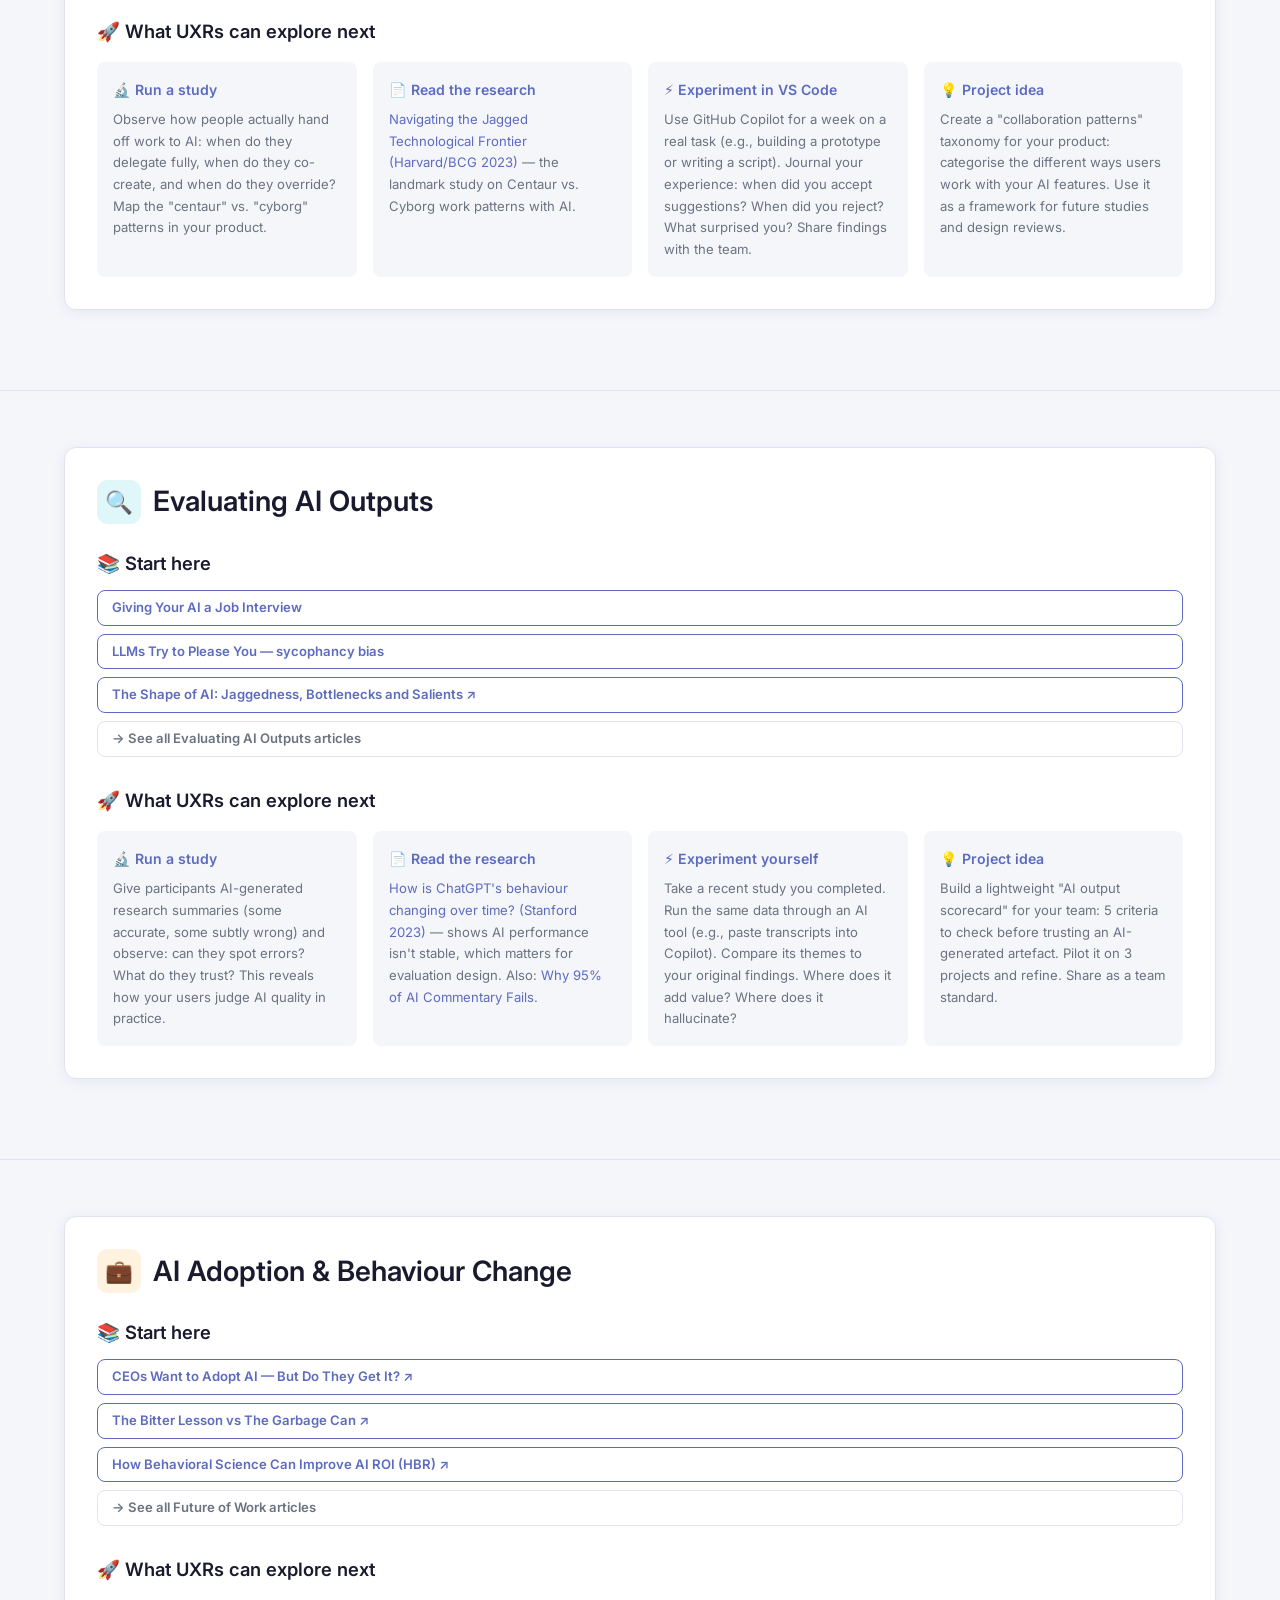
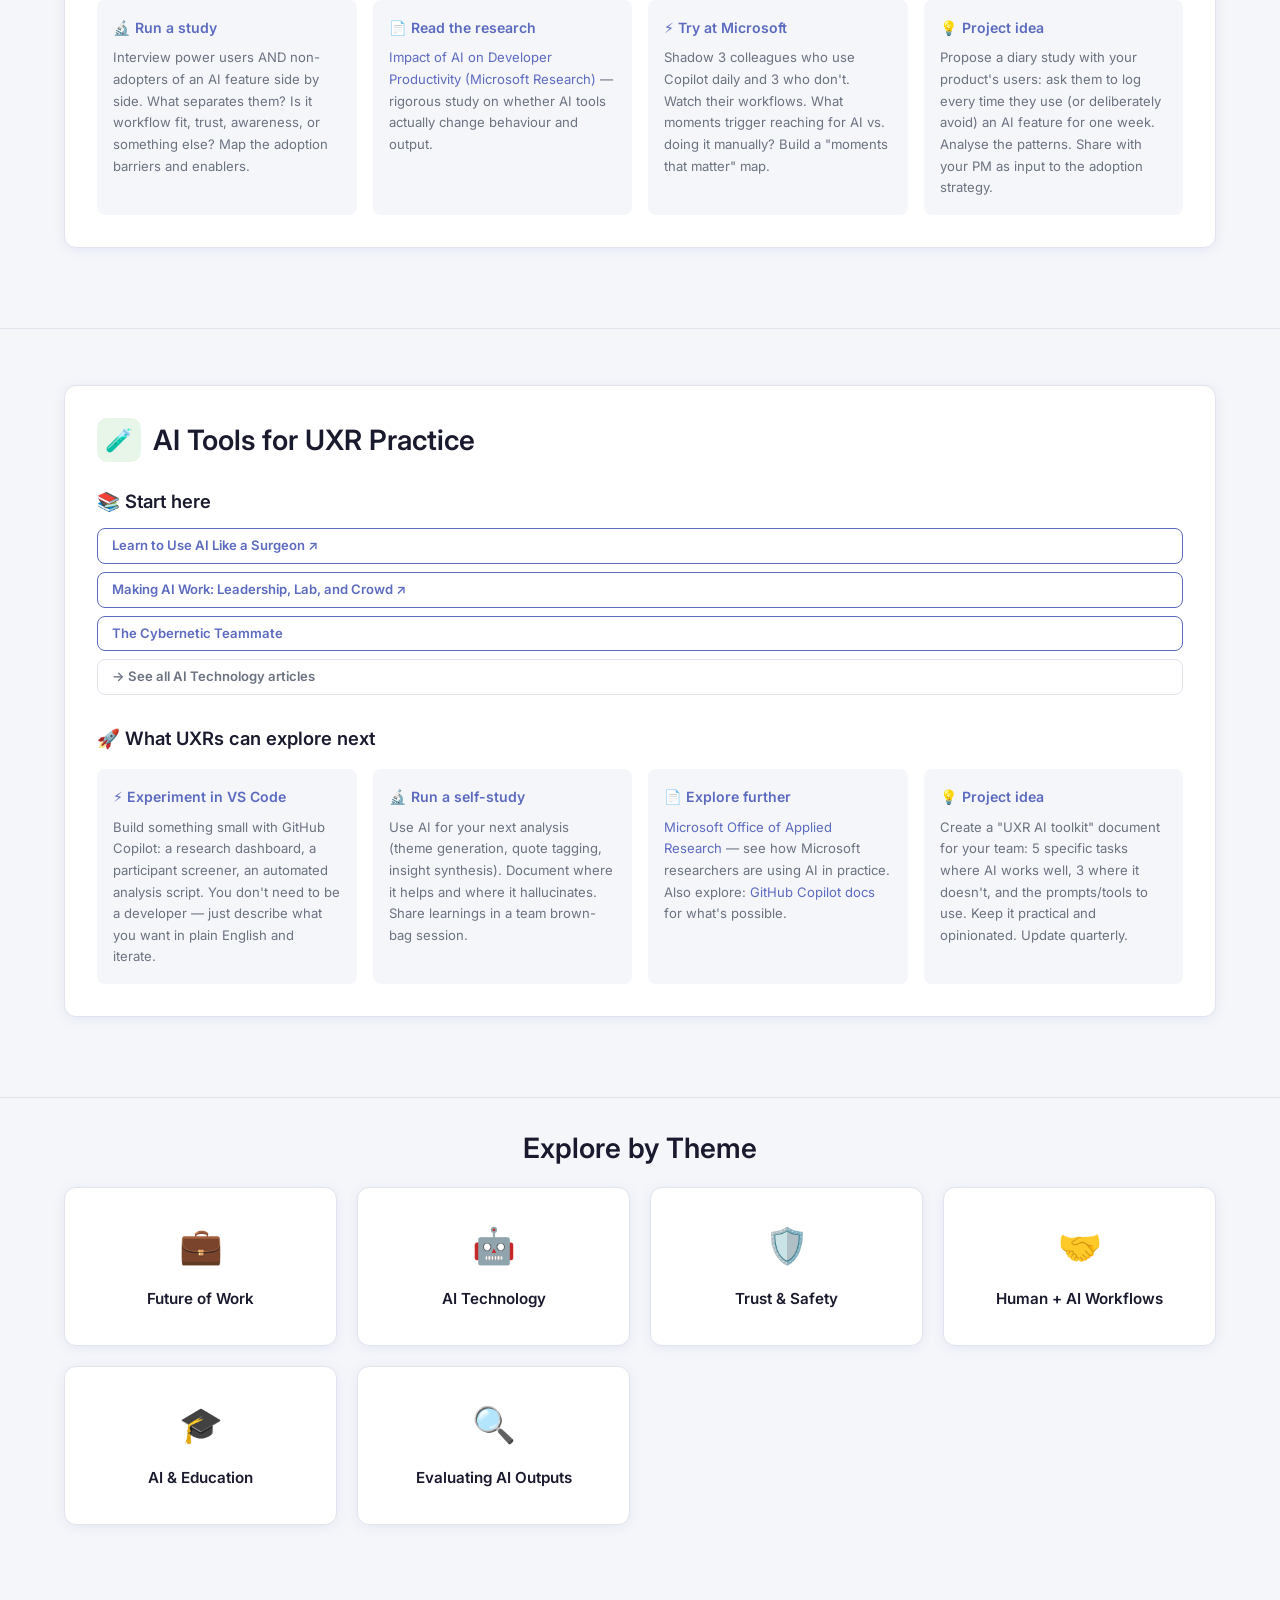
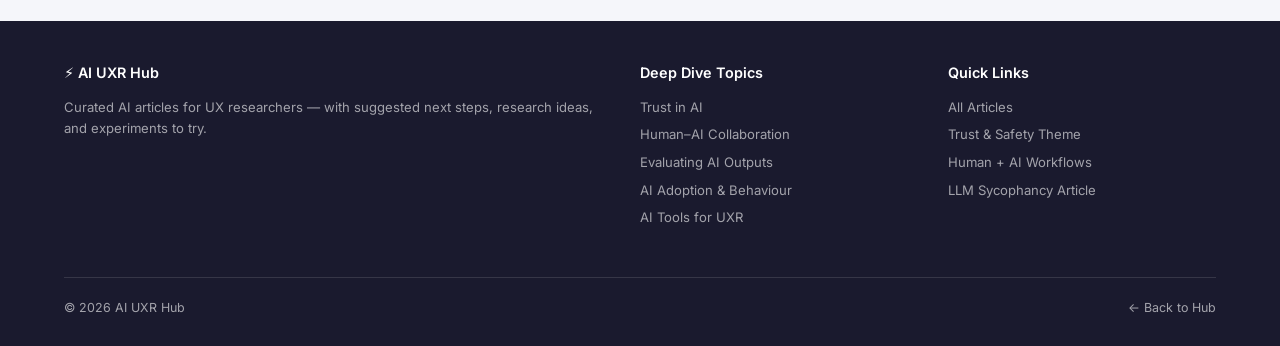
==== commit e40ca3f4: "Replace Playbook with Go Deeper section" ====
--- a/PLaybook/index.html
+++ b/PLaybook/index.html
@@ -3,8 +3,8 @@
 <head>
   <meta charset="UTF-8" />
   <meta name="viewport" content="width=device-width, initial-scale=1.0" />
-  <title>UX Research Playbook — AI UXR Hub</title>
-  <meta name="description" content="Structured guidance for UX researchers on evaluating AI outputs, designing Copilot experiences, measuring trust in AI, and using AI in research workflows." />
+  <title>Go Deeper — AI UXR Hub</title>
+  <meta name="description" content="Curated reading paths and next steps for UX researchers who want to explore AI topics further — studies, experiments, papers, and projects." />
   <link rel="preconnect" href="https://fonts.googleapis.com" />
   <link rel="preconnect" href="https://fonts.gstatic.com" crossorigin />
   <link href="https://fonts.googleapis.com/css2?family=Inter:wght@400;500;600;700&display=swap" rel="stylesheet" />
@@ -18,7 +18,7 @@
     <div class="nav-links" id="nav-links">
       <a href="../index.html">Home</a>
       <a href="../Themes/future-of-work.html">Themes</a>
-      <a href="./index.html" class="active">Playbook</a>
+      <a href="./index.html" class="active">Go Deeper</a>
     </div>
     <button class="nav-menu-btn" aria-label="Toggle menu"><span></span><span></span><span></span></button>
   </div>
@@ -27,22 +27,103 @@
 <!-- Hero -->
 <header style="background:linear-gradient(135deg,#1a1a2e 0%,#16213e 60%,#0f3460 100%);color:#fff;padding:64px 0 48px;text-align:center">
   <div class="container">
-    <div style="font-size:3rem;margin-bottom:12px">📋</div>
-    <h1 style="color:#fff;margin-bottom:14px">UX Research Playbook</h1>
-    <p style="opacity:.85;max-width:600px;margin:0 auto;font-size:1.05rem">Practical frameworks for conducting UX research in the age of AI. Structured guidance, Copilot prompts, and links to curated reading.</p>
+    <div style="font-size:3rem;margin-bottom:12px">🔭</div>
+    <h1 style="color:#fff;margin-bottom:14px">Go Deeper</h1>
+    <p style="opacity:.85;max-width:620px;margin:0 auto;font-size:1.05rem">Start with the articles, then explore further — run a study, read a paper, try an experiment, or kick off a project. Here's where each topic can take you next.</p>
     <div style="display:flex;flex-wrap:wrap;gap:10px;justify-content:center;margin-top:24px">
-      <a href="#evaluating-ai" class="btn" style="background:rgba(255,255,255,.12);color:#fff;border:1px solid rgba(255,255,255,.3)">Evaluating AI Outputs</a>
-      <a href="#designing-copilot" class="btn" style="background:rgba(255,255,255,.12);color:#fff;border:1px solid rgba(255,255,255,.3)">Designing Copilot Experiences</a>
-      <a href="#measuring-trust" class="btn" style="background:rgba(255,255,255,.12);color:#fff;border:1px solid rgba(255,255,255,.3)">Measuring Trust in AI</a>
-      <a href="#ai-in-workflows" class="btn" style="background:rgba(255,255,255,.12);color:#fff;border:1px solid rgba(255,255,255,.3)">AI in Research Workflows</a>
+      <a href="#trust-ai" class="btn" style="background:rgba(255,255,255,.12);color:#fff;border:1px solid rgba(255,255,255,.3)">Trust in AI</a>
+      <a href="#ai-collaboration" class="btn" style="background:rgba(255,255,255,.12);color:#fff;border:1px solid rgba(255,255,255,.3)">Human–AI Collaboration</a>
+      <a href="#evaluating-outputs" class="btn" style="background:rgba(255,255,255,.12);color:#fff;border:1px solid rgba(255,255,255,.3)">Evaluating AI Outputs</a>
+      <a href="#ai-adoption" class="btn" style="background:rgba(255,255,255,.12);color:#fff;border:1px solid rgba(255,255,255,.3)">AI Adoption & Behaviour</a>
+      <a href="#ai-tools-uxr" class="btn" style="background:rgba(255,255,255,.12);color:#fff;border:1px solid rgba(255,255,255,.3)">AI Tools for UXR</a>
     </div>
   </div>
 </header>
 
 <main>
 
-<!-- ── Section 1: Evaluating AI Outputs ── -->
-<section class="section" id="evaluating-ai">
+<!-- ── Topic 1: Trust in AI ── -->
+<section class="section" id="trust-ai">
+  <div class="container">
+    <div class="playbook-section">
+      <h2 style="display:flex;align-items:center;gap:12px;margin-bottom:24px">
+        <span style="background:#fce4ec;width:44px;height:44px;border-radius:10px;display:flex;align-items:center;justify-content:center;font-size:1.4rem;flex-shrink:0">🛡️</span>
+        Trust in AI
+      </h2>
+
+      <h3 style="margin-bottom:12px">📚 Start here</h3>
+      <div style="display:flex;flex-direction:column;gap:8px;margin-bottom:28px">
+        <a href="https://www.schneier.com/blog/archives/2023/12/ai-and-trust.html" target="_blank" rel="noopener" class="btn btn-outline btn-sm" style="justify-content:flex-start">AI and Trust — Bruce Schneier ↗</a>
+        <a href="../Articles/llms-sycophancy.html" class="btn btn-outline btn-sm" style="justify-content:flex-start">LLMs Try to Please You — and That's a Problem</a>
+        <a href="https://www.psychologytoday.com/us/blog/psych-unseen/202507/can-ai-chatbots-worsen-psychosis-and-cause-delusions" target="_blank" rel="noopener" class="btn btn-outline btn-sm" style="justify-content:flex-start">Can AI Chatbots Worsen Psychosis? — Psychology Today ↗</a>
+        <a href="../Themes/trust-safety.html" class="btn btn-ghost btn-sm" style="justify-content:flex-start">→ See all Trust & Safety articles</a>
+      </div>
+
+      <h3 style="margin-bottom:16px">🚀 What UXRs can explore next</h3>
+      <div class="playbook-grid">
+        <div class="playbook-item">
+          <h4>🔬 Run a study</h4>
+          <p>Design a trust calibration study: show users AI outputs of varying quality and measure whether they can tell good from bad. How does trust shift after AI makes a visible mistake?</p>
+        </div>
+        <div class="playbook-item">
+          <h4>📄 Read the research</h4>
+          <p><a href="https://dl.acm.org/doi/10.1145/3411764.3445717" target="_blank" rel="noopener">Does the Whole Exceed its Parts? (CHI 2021)</a> — on how people calibrate trust in AI systems. Also: <a href="https://arxiv.org/abs/2402.01822" target="_blank" rel="noopener">Anthropic's Sleeper Agents paper</a> on deceptive AI.</p>
+        </div>
+        <div class="playbook-item">
+          <h4>⚡ Try in your product</h4>
+          <p>Add a "confidence indicator" to an AI feature in your product and test whether it changes user trust behaviour. Even a lightweight A/B test on wording ("I'm not sure" vs. no disclaimer) reveals trust dynamics.</p>
+        </div>
+        <div class="playbook-item">
+          <h4>💡 Project idea</h4>
+          <p>Map the "trust journey" for your product's AI features: where do new users start, when does trust peak, and what triggers a trust breakdown? Build a trust lifecycle diagram for your team.</p>
+        </div>
+      </div>
+    </div>
+  </div>
+</section>
+
+<!-- ── Topic 2: Human–AI Collaboration ── -->
+<section class="section" id="ai-collaboration" style="background:var(--bg)">
+  <div class="container">
+    <div class="playbook-section">
+      <h2 style="display:flex;align-items:center;gap:12px;margin-bottom:24px">
+        <span style="background:#e8eaf6;width:44px;height:44px;border-radius:10px;display:flex;align-items:center;justify-content:center;font-size:1.4rem;flex-shrink:0">🤝</span>
+        Human–AI Collaboration
+      </h2>
+
+      <h3 style="margin-bottom:12px">📚 Start here</h3>
+      <div style="display:flex;flex-direction:column;gap:8px;margin-bottom:28px">
+        <a href="../Articles/cybernetic-teammate.html" class="btn btn-outline btn-sm" style="justify-content:flex-start">The Cybernetic Teammate — Ethan Mollick</a>
+        <a href="https://www.oneusefulthing.org/p/on-working-with-wizards" target="_blank" rel="noopener" class="btn btn-outline btn-sm" style="justify-content:flex-start">On Working with Wizards ↗</a>
+        <a href="https://www.exponentialview.co/p/six-mental-models-for-working-with" target="_blank" rel="noopener" class="btn btn-outline btn-sm" style="justify-content:flex-start">Six Mental Models for Working with AI ↗</a>
+        <a href="../Themes/human-ai-workflows.html" class="btn btn-ghost btn-sm" style="justify-content:flex-start">→ See all Human + AI Workflow articles</a>
+      </div>
+
+      <h3 style="margin-bottom:16px">🚀 What UXRs can explore next</h3>
+      <div class="playbook-grid">
+        <div class="playbook-item">
+          <h4>🔬 Run a study</h4>
+          <p>Observe how people actually hand off work to AI: when do they delegate fully, when do they co-create, and when do they override? Map the "centaur" vs. "cyborg" patterns in your product.</p>
+        </div>
+        <div class="playbook-item">
+          <h4>📄 Read the research</h4>
+          <p><a href="https://www.hbs.edu/ris/Publication%20Files/24-013_d9b45b68-9e74-42d6-a1c6-c72fb70c7571.pdf" target="_blank" rel="noopener">Navigating the Jagged Technological Frontier (Harvard/BCG 2023)</a> — the landmark study on Centaur vs. Cyborg work patterns with AI.</p>
+        </div>
+        <div class="playbook-item">
+          <h4>⚡ Experiment in VS Code</h4>
+          <p>Use GitHub Copilot for a week on a real task (e.g., building a prototype or writing a script). Journal your experience: when did you accept suggestions? When did you reject? What surprised you? Share findings with the team.</p>
+        </div>
+        <div class="playbook-item">
+          <h4>💡 Project idea</h4>
+          <p>Create a "collaboration patterns" taxonomy for your product: categorise the different ways users work with your AI features. Use it as a framework for future studies and design reviews.</p>
+        </div>
+      </div>
+    </div>
+  </div>
+</section>
+
+<!-- ── Topic 3: Evaluating AI Outputs ── -->
+<section class="section" id="evaluating-outputs">
   <div class="container">
     <div class="playbook-section">
       <h2 style="display:flex;align-items:center;gap:12px;margin-bottom:24px">
@@ -50,229 +131,112 @@
         Evaluating AI Outputs
       </h2>
 
-      <div class="playbook-grid" style="margin-bottom:24px">
-        <div class="playbook-item">
-          <h4>What It Is</h4>
-          <p>A systematic approach to assessing whether AI-generated content is accurate, complete, appropriately scoped, and fit for research use — going beyond surface plausibility to verify quality.</p>
-        </div>
-        <div class="playbook-item">
-          <h4>When to Use It</h4>
-          <p>Whenever AI tools are used to synthesise interview data, generate themes, summarise findings, or produce any research artefact that will influence decisions.</p>
-        </div>
-        <div class="playbook-item">
-          <h4>Time Investment</h4>
-          <p>15–30 min per major AI-generated artefact for spot-check validation. Build it into your research process as standard practice — not an optional audit.</p>
-        </div>
-      </div>
-
-      <h3 style="margin-bottom:16px">Step-by-Step Framework</h3>
-      <ol style="font-size:.92rem;line-height:1.9">
-        <li><strong>Define your quality bar first</strong> — before generating anything, specify what "good" looks like for this specific task.</li>
-        <li><strong>Use the job interview approach</strong> — test the AI on 3 representative tasks (easy, medium, hard) before relying on it for real work.</li>
-        <li><strong>Adversarial prompting</strong> — ask the model to challenge its own output: "What are the weaknesses of this analysis?" or "What did I miss?"</li>
-        <li><strong>Source verification</strong> — for every major insight, trace it back to at least one source quote or data point.</li>
-        <li><strong>Blind validation</strong> — have a team member evaluate the AI output without knowing which insights came from AI vs. human analysis.</li>
-        <li><strong>Document what was AI-generated</strong> — maintain a transparent record for research accountability.</li>
-      </ol>
-
-      <h3 style="margin-bottom:12px;margin-top:24px">🤖 Copilot Prompts</h3>
-      <div class="copilot-prompt-block" style="margin:0">
-        <div class="prompt-example">Critically evaluate this research synthesis: [paste output]. Identify: (1) claims that are not supported by the data, (2) themes that seem too broad or overlapping, (3) perspectives that may be missing, and (4) any signs of sycophancy toward the researcher's framing.</div>
-        <div class="prompt-example">I used AI to generate these 5 research themes: [paste themes]. For each theme, give me: the strongest counterargument, one alternative interpretation, and a question a sceptical stakeholder might ask.</div>
-      </div>
-
-      <h3 style="margin-bottom:12px;margin-top:24px">📚 Key Articles</h3>
-      <div style="display:flex;flex-direction:column;gap:8px">
-        <a href="../Articles/llms-sycophancy.html" class="btn btn-outline btn-sm" style="justify-content:flex-start">LLMs Try to Please You — and That's a Problem (full insight page)</a>
-        <a href="../Articles/giving-ai-job-interview.html" class="btn btn-outline btn-sm" style="justify-content:flex-start">Giving Your AI a Job Interview (full insight page)</a>
-        <a href="https://www.oneusefulthing.org/p/the-shape-of-ai-jaggedness-bottlenecks" target="_blank" rel="noopener" class="btn btn-ghost btn-sm" style="justify-content:flex-start">The Shape of AI: Jaggedness, Bottlenecks and Salients ↗</a>
-        <a href="https://aiascendant.com/p/why-95-of-ai-commentary-fails" target="_blank" rel="noopener" class="btn btn-ghost btn-sm" style="justify-content:flex-start">Why 95% of AI Commentary Fails ↗</a>
-      </div>
-    </div>
-  </div>
-</section>
-
-<!-- ── Section 2: Designing Copilot Experiences ── -->
-<section class="section" id="designing-copilot" style="background:var(--bg)">
-  <div class="container">
-    <div class="playbook-section">
-      <h2 style="display:flex;align-items:center;gap:12px;margin-bottom:24px">
-        <span style="background:#e8eaf6;width:44px;height:44px;border-radius:10px;display:flex;align-items:center;justify-content:center;font-size:1.4rem;flex-shrink:0">⚡</span>
-        Designing Copilot Experiences
-      </h2>
-
-      <div class="playbook-grid" style="margin-bottom:24px">
-        <div class="playbook-item">
-          <h4>What It Is</h4>
-          <p>Research methods and frameworks for understanding how users perceive, adopt, and work with AI-powered Copilot features — from first exposure to habitual use.</p>
-        </div>
-        <div class="playbook-item">
-          <h4>When to Use It</h4>
-          <p>When designing user studies for Copilot, AI assistant, or embedded AI feature evaluations. Also applicable when testing AI suggestions, completions, and proactive AI behaviours.</p>
-        </div>
-        <div class="playbook-item">
-          <h4>Key Research Questions</h4>
-          <p>Does the user understand what AI is doing and why? Does the AI suggestion help or interrupt? How is trust calibrated over repeated interactions?</p>
-        </div>
-      </div>
-
-      <h3 style="margin-bottom:16px">Research Design Principles</h3>
-      <ul style="font-size:.92rem;line-height:1.9">
-        <li><strong>Study mental models early</strong> — participants' prior expectations of AI shape their entire experience. Capture these before exposure.</li>
-        <li><strong>Longitudinal beats snapshot</strong> — trust in AI Copilot features evolves over time; single-session studies miss reliance patterns and calibration.</li>
-        <li><strong>Observe the "handoff moment"</strong> — when do users accept, modify, or reject AI suggestions? This reveals trust calibration.</li>
-        <li><strong>Capture both hits and misses</strong> — only observing successful AI moments creates a false picture. Structure tasks to surface AI failures.</li>
-        <li><strong>Centaur performance benchmark</strong> — measure performance when AI is used (Centaur) vs. without AI (human-only) to understand genuine value.</li>
-        <li><strong>Study diverse user groups</strong> — AI cynics and AI over-trusters both represent critical failure modes; recruit for range.</li>
-      </ul>
-
-      <h3 style="margin-bottom:12px;margin-top:24px">🤖 Copilot Prompts</h3>
-      <div class="copilot-prompt-block" style="margin:0">
-        <div class="prompt-example">I'm designing a user study to evaluate a Copilot feature that [describe feature]. Generate a 6-question discussion guide that explores: mental model of AI, trust calibration, moments of acceptance vs rejection of suggestions, and long-term reliance concerns. Tailor questions for a 45-minute moderated session.</div>
-        <div class="prompt-example">Here are 8 participant quotes from a Copilot usability study: [paste quotes]. Identify patterns around: (1) trust signals and triggers, (2) moments of over-reliance, (3) moments of under-use, and (4) any unmet needs. Do not add interpretations not supported by the quotes.</div>
-      </div>
-
-      <h3 style="margin-bottom:12px;margin-top:24px">📚 Key Articles</h3>
-      <div style="display:flex;flex-direction:column;gap:8px">
-        <a href="../Articles/cybernetic-teammate.html" class="btn btn-outline btn-sm" style="justify-content:flex-start">The Cybernetic Teammate (full insight page)</a>
-        <a href="https://www.oneusefulthing.org/p/on-working-with-wizards" target="_blank" rel="noopener" class="btn btn-ghost btn-sm" style="justify-content:flex-start">On Working with Wizards — Ethan Mollick ↗</a>
-        <a href="https://hbr.org/2025/11/how-behavioral-science-can-improve-the-return-on-ai-investments" target="_blank" rel="noopener" class="btn btn-ghost btn-sm" style="justify-content:flex-start">How Behavioral Science Can Improve AI Investments (HBR) ↗</a>
-      </div>
-    </div>
-  </div>
-</section>
-
-<!-- ── Section 3: Measuring Trust in AI ── -->
-<section class="section" id="measuring-trust">
-  <div class="container">
-    <div class="playbook-section">
-      <h2 style="display:flex;align-items:center;gap:12px;margin-bottom:24px">
-        <span style="background:#fce4ec;width:44px;height:44px;border-radius:10px;display:flex;align-items:center;justify-content:center;font-size:1.4rem;flex-shrink:0">🛡️</span>
-        Measuring Trust in AI
-      </h2>
-
-      <div class="playbook-grid" style="margin-bottom:24px">
-        <div class="playbook-item">
-          <h4>What It Is</h4>
-          <p>A structured approach to measuring how users form, calibrate, and lose trust in AI systems — distinguishing between appropriate trust, over-reliance, and algorithm aversion.</p>
-        </div>
-        <div class="playbook-item">
-          <h4>When to Use It</h4>
-          <p>When studying any AI feature where user reliance matters: AI recommendations, AI-generated content, AI-assisted decisions, or autonomous AI agents acting on behalf of users.</p>
-        </div>
-        <div class="playbook-item">
-          <h4>Trust Dimensions</h4>
-          <p>Competence trust (can it do the task?), benevolence trust (does it act in my interest?), integrity trust (is it honest?), and predictability (will it behave consistently?).</p>
-        </div>
-      </div>
-
-      <h3 style="margin-bottom:16px">Measurement Framework</h3>
-      <ul style="font-size:.92rem;line-height:1.9">
-        <li><strong>Baseline trust survey</strong> — measure general AI trust attitudes before any product exposure (use validated scales: TPA, TILLTA, or Semantic Differential).</li>
-        <li><strong>Behavioural trust proxies</strong> — observe: does the user act on AI recommendations without verification? Do they modify AI outputs before using them?</li>
-        <li><strong>Trust calibration test</strong> — present AI outputs of known varying quality and measure whether participants correctly identify good vs. poor outputs.</li>
-        <li><strong>Over-reliance detection</strong> — present plausible-but-wrong AI outputs and measure acceptance rate.</li>
-        <li><strong>Algorithm aversion probe</strong> — present identical advice attributed to "an AI" vs. "a human expert" and measure differential trust.</li>
-        <li><strong>Longitudinal trust drift</strong> — measure trust at week 1, week 4, and week 8 to capture attrition vs. habituation patterns.</li>
-      </ul>
-
-      <div style="background:#fff3e0;border-radius:var(--radius);border-left:4px solid #f57c00;padding:20px;margin:20px 0">
-        <h4 style="margin-bottom:8px">⚠️ Watch Out For</h4>
-        <p style="font-size:.88rem;margin:0">Trust can be simultaneously too high (over-reliance) and too low (under-use) in the same user — they may blindly accept AI suggestions on familiar tasks and refuse AI help on unfamiliar ones. Design studies to capture both failure modes.</p>
-      </div>
-
-      <h3 style="margin-bottom:12px;margin-top:24px">🤖 Copilot Prompts</h3>
-      <div class="copilot-prompt-block" style="margin:0">
-        <div class="prompt-example">I'm designing a study to measure trust in an AI recommendation feature for [product]. Generate a mixed-methods measurement plan that includes: a pre-study survey instrument (5–7 questions covering trust dimensions), 3 behavioural observation tasks, and 4 debrief questions to explore trust reasoning. Include specific wording I can use directly.</div>
-        <div class="prompt-example">Based on these participant observations from a trust study: [paste observations]. Classify each instance as: appropriate trust, over-reliance, under-reliance, or algorithm aversion. For each classification, cite the specific behaviour that informed your judgment.</div>
-      </div>
-
-      <h3 style="margin-bottom:12px;margin-top:24px">📚 Key Articles</h3>
-      <div style="display:flex;flex-direction:column;gap:8px">
-        <a href="https://www.schneier.com/blog/archives/2023/12/ai-and-trust.html" target="_blank" rel="noopener" class="btn btn-ghost btn-sm" style="justify-content:flex-start">AI and Trust — Bruce Schneier ↗</a>
-        <a href="https://aiiq.substack.com/p/llms-try-to-please-you-and-thats" target="_blank" rel="noopener" class="btn btn-ghost btn-sm" style="justify-content:flex-start">LLMs Try to Please You — sycophancy bias ↗</a>
-        <a href="https://www.psychologytoday.com/us/blog/psych-unseen/202507/can-ai-chatbots-worsen-psychosis-and-cause-delusions" target="_blank" rel="noopener" class="btn btn-ghost btn-sm" style="justify-content:flex-start">Can AI Chatbots Worsen Psychosis? ↗</a>
-      </div>
-    </div>
-  </div>
-</section>
-
-<!-- ── Section 4: AI in Research Workflows ── -->
-<section class="section" id="ai-in-workflows" style="background:var(--bg)">
-  <div class="container">
-    <div class="playbook-section">
-      <h2 style="display:flex;align-items:center;gap:12px;margin-bottom:24px">
-        <span style="background:#e8f5e9;width:44px;height:44px;border-radius:10px;display:flex;align-items:center;justify-content:center;font-size:1.4rem;flex-shrink:0">🔬</span>
-        Using AI in Research Workflows
-      </h2>
-
-      <div class="playbook-grid" style="margin-bottom:24px">
-        <div class="playbook-item">
-          <h4>What It Is</h4>
-          <p>A principled framework for integrating AI into UX research activities — deciding where AI adds value, where human judgment is non-negotiable, and how to maintain research rigour throughout.</p>
-        </div>
-        <div class="playbook-item">
-          <h4>When to Use It</h4>
-          <p>When setting up a new research project, onboarding team members to AI-assisted research, or building organisational guidelines for responsible AI use in research practice.</p>
-        </div>
-        <div class="playbook-item">
-          <h4>The Centaur Model</h4>
-          <p>The most effective AI research approach: researcher directs AI strategy and exercises final judgment; AI handles breadth tasks (drafting, enumerating, organising). Neither solo is as effective.</p>
-        </div>
-      </div>
-
-      <h3 style="margin-bottom:16px">AI Use by Research Phase</h3>
-      <div style="overflow-x:auto">
-        <table style="width:100%;border-collapse:collapse;font-size:.88rem">
-          <thead>
-            <tr style="background:var(--accent)">
-              <th style="text-align:left;padding:12px 16px;border-bottom:2px solid var(--border)">Research Phase</th>
-              <th style="text-align:left;padding:12px 16px;border-bottom:2px solid var(--border)">Good AI Uses ✅</th>
-              <th style="text-align:left;padding:12px 16px;border-bottom:2px solid var(--border)">Keep Human ❌</th>
-            </tr>
-          </thead>
-          <tbody>
-            <tr style="border-bottom:1px solid var(--border)">
-              <td style="padding:12px 16px;font-weight:600">Planning</td>
-              <td style="padding:12px 16px;color:var(--text-s)">Draft discussion guides, suggest research questions, enumerate potential user groups</td>
-              <td style="padding:12px 16px;color:var(--text-s)">Formulating the core research question, defining success criteria</td>
-            </tr>
-            <tr style="border-bottom:1px solid var(--border);background:#fafafa">
-              <td style="padding:12px 16px;font-weight:600">Data Collection</td>
-              <td style="padding:12px 16px;color:var(--text-s)">Auto-transcription, real-time note suggestions, stimulus generation</td>
-              <td style="padding:12px 16px;color:var(--text-s)">Interviewing participants, building rapport, probing responses</td>
-            </tr>
-            <tr style="border-bottom:1px solid var(--border)">
-              <td style="padding:12px 16px;font-weight:600">Analysis</td>
-              <td style="padding:12px 16px;color:var(--text-s)">Initial theme enumeration, quote extraction, pattern flagging</td>
-              <td style="padding:12px 16px;color:var(--text-s)">Interpreting context, validating themes, deciding what matters</td>
-            </tr>
-            <tr style="border-bottom:1px solid var(--border);background:#fafafa">
-              <td style="padding:12px 16px;font-weight:600">Reporting</td>
-              <td style="padding:12px 16px;color:var(--text-s)">Draft executive summaries, slide structures, recommendation lists</td>
-              <td style="padding:12px 16px;color:var(--text-s)">Prioritising findings, framing for stakeholders, making recommendations</td>
-            </tr>
-            <tr>
-              <td style="padding:12px 16px;font-weight:600">Repository</td>
-              <td style="padding:12px 16px;color:var(--text-s)">Tagging, categorising, summarising past studies</td>
-              <td style="padding:12px 16px;color:var(--text-s)">Deciding relevance of past research to new contexts</td>
-            </tr>
-          </tbody>
-        </table>
-      </div>
-
-      <h3 style="margin-bottom:12px;margin-top:24px">🤖 Copilot Prompts</h3>
-      <div class="copilot-prompt-block" style="margin:0">
-        <div class="prompt-example">I'm planning a user study on [topic] for a [product type] team. My research question is: [RQ]. Draft a 45-minute moderated interview guide with: (1) warm-up questions, (2) scenario-based tasks, (3) probing questions for each task, and (4) closing questions. Flag any areas where I should probe further based on common research biases.</div>
-        <div class="prompt-example">Here are transcripts from 5 user interviews on [topic]: [paste transcripts]. Enumerate all distinct themes present in the data. For each theme: give it a descriptive name, provide 2 supporting quotes, and rate how many participants mentioned it (n=5). Do not interpret — just catalogue what's there.</div>
-      </div>
-
-      <h3 style="margin-bottom:12px;margin-top:24px">📚 Key Articles</h3>
-      <div style="display:flex;flex-direction:column;gap:8px">
-        <a href="../Articles/cybernetic-teammate.html" class="btn btn-outline btn-sm" style="justify-content:flex-start">The Cybernetic Teammate — AI collaboration research ↗</a>
-        <a href="https://www.exponentialview.co/p/six-mental-models-for-working-with" target="_blank" rel="noopener" class="btn btn-ghost btn-sm" style="justify-content:flex-start">Six Mental Models for Working with AI ↗</a>
-        <a href="https://www.oneusefulthing.org/p/making-ai-work-leadership-lab-and" target="_blank" rel="noopener" class="btn btn-ghost btn-sm" style="justify-content:flex-start">Making AI Work: Leadership, Lab, and Crowd ↗</a>
-        <a href="https://www.geoffreylitt.com/2025/10/24/code-like-a-surgeon" target="_blank" rel="noopener" class="btn btn-ghost btn-sm" style="justify-content:flex-start">Learn to Use AI Like a Surgeon ↗</a>
+      <h3 style="margin-bottom:12px">📚 Start here</h3>
+      <div style="display:flex;flex-direction:column;gap:8px;margin-bottom:28px">
+        <a href="../Articles/giving-ai-job-interview.html" class="btn btn-outline btn-sm" style="justify-content:flex-start">Giving Your AI a Job Interview</a>
+        <a href="../Articles/llms-sycophancy.html" class="btn btn-outline btn-sm" style="justify-content:flex-start">LLMs Try to Please You — sycophancy bias</a>
+        <a href="https://www.oneusefulthing.org/p/the-shape-of-ai-jaggedness-bottlenecks" target="_blank" rel="noopener" class="btn btn-outline btn-sm" style="justify-content:flex-start">The Shape of AI: Jaggedness, Bottlenecks and Salients ↗</a>
+        <a href="../Themes/evaluating-ai-outputs.html" class="btn btn-ghost btn-sm" style="justify-content:flex-start">→ See all Evaluating AI Outputs articles</a>
+      </div>
+
+      <h3 style="margin-bottom:16px">🚀 What UXRs can explore next</h3>
+      <div class="playbook-grid">
+        <div class="playbook-item">
+          <h4>🔬 Run a study</h4>
+          <p>Give participants AI-generated research summaries (some accurate, some subtly wrong) and observe: can they spot errors? What do they trust? This reveals how your users judge AI quality in practice.</p>
+        </div>
+        <div class="playbook-item">
+          <h4>📄 Read the research</h4>
+          <p><a href="https://arxiv.org/abs/2307.03172" target="_blank" rel="noopener">How is ChatGPT's behaviour changing over time? (Stanford 2023)</a> — shows AI performance isn't stable, which matters for evaluation design. Also: <a href="https://aiascendant.com/p/why-95-of-ai-commentary-fails" target="_blank" rel="noopener">Why 95% of AI Commentary Fails</a>.</p>
+        </div>
+        <div class="playbook-item">
+          <h4>⚡ Experiment yourself</h4>
+          <p>Take a recent study you completed. Run the same data through an AI tool (e.g., paste transcripts into Copilot). Compare its themes to your original findings. Where does it add value? Where does it hallucinate?</p>
+        </div>
+        <div class="playbook-item">
+          <h4>💡 Project idea</h4>
+          <p>Build a lightweight "AI output scorecard" for your team: 5 criteria to check before trusting an AI-generated artefact. Pilot it on 3 projects and refine. Share as a team standard.</p>
+        </div>
+      </div>
+    </div>
+  </div>
+</section>
+
+<!-- ── Topic 4: AI Adoption & Behaviour ── -->
+<section class="section" id="ai-adoption" style="background:var(--bg)">
+  <div class="container">
+    <div class="playbook-section">
+      <h2 style="display:flex;align-items:center;gap:12px;margin-bottom:24px">
+        <span style="background:#fff3e0;width:44px;height:44px;border-radius:10px;display:flex;align-items:center;justify-content:center;font-size:1.4rem;flex-shrink:0">💼</span>
+        AI Adoption & Behaviour Change
+      </h2>
+
+      <h3 style="margin-bottom:12px">📚 Start here</h3>
+      <div style="display:flex;flex-direction:column;gap:8px;margin-bottom:28px">
+        <a href="https://www.nytimes.com/2025/08/16/business/ceos-adopt-ai.html" target="_blank" rel="noopener" class="btn btn-outline btn-sm" style="justify-content:flex-start">CEOs Want to Adopt AI — But Do They Get It? ↗</a>
+        <a href="https://www.oneusefulthing.org/p/the-bitter-lesson-versus-the-garbage" target="_blank" rel="noopener" class="btn btn-outline btn-sm" style="justify-content:flex-start">The Bitter Lesson vs The Garbage Can ↗</a>
+        <a href="https://hbr.org/2025/11/how-behavioral-science-can-improve-the-return-on-ai-investments" target="_blank" rel="noopener" class="btn btn-outline btn-sm" style="justify-content:flex-start">How Behavioral Science Can Improve AI ROI (HBR) ↗</a>
+        <a href="../Themes/future-of-work.html" class="btn btn-ghost btn-sm" style="justify-content:flex-start">→ See all Future of Work articles</a>
+      </div>
+
+      <h3 style="margin-bottom:16px">🚀 What UXRs can explore next</h3>
+      <div class="playbook-grid">
+        <div class="playbook-item">
+          <h4>🔬 Run a study</h4>
+          <p>Interview power users AND non-adopters of an AI feature side by side. What separates them? Is it workflow fit, trust, awareness, or something else? Map the adoption barriers and enablers.</p>
+        </div>
+        <div class="playbook-item">
+          <h4>📄 Read the research</h4>
+          <p><a href="https://www.microsoft.com/en-us/research/publication/the-impact-of-ai-on-developer-productivity-evidence-from-github-copilot/" target="_blank" rel="noopener">Impact of AI on Developer Productivity (Microsoft Research)</a> — rigorous study on whether AI tools actually change behaviour and output.</p>
+        </div>
+        <div class="playbook-item">
+          <h4>⚡ Try at Microsoft</h4>
+          <p>Shadow 3 colleagues who use Copilot daily and 3 who don't. Watch their workflows. What moments trigger reaching for AI vs. doing it manually? Build a "moments that matter" map.</p>
+        </div>
+        <div class="playbook-item">
+          <h4>💡 Project idea</h4>
+          <p>Propose a diary study with your product's users: ask them to log every time they use (or deliberately avoid) an AI feature for one week. Analyse the patterns. Share with your PM as input to the adoption strategy.</p>
+        </div>
+      </div>
+    </div>
+  </div>
+</section>
+
+<!-- ── Topic 5: AI Tools for UXR ── -->
+<section class="section" id="ai-tools-uxr">
+  <div class="container">
+    <div class="playbook-section">
+      <h2 style="display:flex;align-items:center;gap:12px;margin-bottom:24px">
+        <span style="background:#e8f5e9;width:44px;height:44px;border-radius:10px;display:flex;align-items:center;justify-content:center;font-size:1.4rem;flex-shrink:0">🧪</span>
+        AI Tools for UXR Practice
+      </h2>
+
+      <h3 style="margin-bottom:12px">📚 Start here</h3>
+      <div style="display:flex;flex-direction:column;gap:8px;margin-bottom:28px">
+        <a href="https://www.geoffreylitt.com/2025/10/24/code-like-a-surgeon" target="_blank" rel="noopener" class="btn btn-outline btn-sm" style="justify-content:flex-start">Learn to Use AI Like a Surgeon ↗</a>
+        <a href="https://www.oneusefulthing.org/p/making-ai-work-leadership-lab-and" target="_blank" rel="noopener" class="btn btn-outline btn-sm" style="justify-content:flex-start">Making AI Work: Leadership, Lab, and Crowd ↗</a>
+        <a href="../Articles/cybernetic-teammate.html" class="btn btn-outline btn-sm" style="justify-content:flex-start">The Cybernetic Teammate</a>
+        <a href="../Themes/ai-technology.html" class="btn btn-ghost btn-sm" style="justify-content:flex-start">→ See all AI Technology articles</a>
+      </div>
+
+      <h3 style="margin-bottom:16px">🚀 What UXRs can explore next</h3>
+      <div class="playbook-grid">
+        <div class="playbook-item">
+          <h4>⚡ Experiment in VS Code</h4>
+          <p>Build something small with GitHub Copilot: a research dashboard, a participant screener, an automated analysis script. You don't need to be a developer — just describe what you want in plain English and iterate.</p>
+        </div>
+        <div class="playbook-item">
+          <h4>🔬 Run a self-study</h4>
+          <p>Use AI for your next analysis (theme generation, quote tagging, insight synthesis). Document where it helps and where it hallucinates. Share learnings in a team brown-bag session.</p>
+        </div>
+        <div class="playbook-item">
+          <h4>📄 Explore further</h4>
+          <p><a href="https://www.microsoft.com/en-us/research/group/office-of-applied-research/" target="_blank" rel="noopener">Microsoft Office of Applied Research</a> — see how Microsoft researchers are using AI in practice. Also explore: <a href="https://github.com/features/copilot" target="_blank" rel="noopener">GitHub Copilot docs</a> for what's possible.</p>
+        </div>
+        <div class="playbook-item">
+          <h4>💡 Project idea</h4>
+          <p>Create a "UXR AI toolkit" document for your team: 5 specific tasks where AI works well, 3 where it doesn't, and the prompts/tools to use. Keep it practical and opinionated. Update quarterly.</p>
+        </div>
       </div>
     </div>
   </div>
@@ -300,13 +264,13 @@
   <div class="chat-panel">
     <div class="chat-head">
       <div class="chat-head-avatar">⚡</div>
-      <div class="chat-head-info"><strong>UXR Research Assistant</strong><span>Ask about the playbook</span></div>
+      <div class="chat-head-info"><strong>UXR Research Assistant</strong><span>Ask what to explore next</span></div>
     </div>
     <div class="chat-body">
-      <div class="chat-msg bot">Hi! The playbook covers 4 key areas: evaluating AI outputs, designing Copilot experiences, measuring trust in AI, and integrating AI into research workflows. What are you working on?</div>
+      <div class="chat-msg bot">Hi! Looking for your next deep dive? Tell me what topic you're curious about and I'll point you to the right articles and project ideas.</div>
     </div>
     <div class="chat-foot">
-      <input class="chat-input" type="text" placeholder="Ask about research methods…" />
+      <input class="chat-input" type="text" placeholder="What should I explore next?" />
       <button class="chat-send">Send</button>
     </div>
   </div>
@@ -318,30 +282,31 @@
   <div class="footer-inner">
     <div class="footer-grid">
       <div>
-        <h4>⚡ AI UXR Intelligence Hub</h4>
-        <p>Curated AI articles with structured insights for UX researchers. Playbook sections are grounded in real articles from the CTQ reading list.</p>
+        <h4>⚡ AI UXR Hub</h4>
+        <p>Curated AI articles for UX researchers — with suggested next steps, research ideas, and experiments to try.</p>
       </div>
       <div>
-        <h4>Playbook Sections</h4>
+        <h4>Deep Dive Topics</h4>
         <ul>
-          <li><a href="#evaluating-ai">Evaluating AI Outputs</a></li>
-          <li><a href="#designing-copilot">Designing Copilot Experiences</a></li>
-          <li><a href="#measuring-trust">Measuring Trust in AI</a></li>
-          <li><a href="#ai-in-workflows">AI in Research Workflows</a></li>
+          <li><a href="#trust-ai">Trust in AI</a></li>
+          <li><a href="#ai-collaboration">Human–AI Collaboration</a></li>
+          <li><a href="#evaluating-outputs">Evaluating AI Outputs</a></li>
+          <li><a href="#ai-adoption">AI Adoption & Behaviour</a></li>
+          <li><a href="#ai-tools-uxr">AI Tools for UXR</a></li>
         </ul>
       </div>
       <div>
         <h4>Quick Links</h4>
         <ul>
           <li><a href="../index.html">All Articles</a></li>
-          <li><a href="../Themes/evaluating-ai-outputs.html">Evaluating AI Outputs Theme</a></li>
-          <li><a href="../Themes/trust-safety.html">Trust &amp; Safety Theme</a></li>
+          <li><a href="../Themes/trust-safety.html">Trust & Safety Theme</a></li>
+          <li><a href="../Themes/human-ai-workflows.html">Human + AI Workflows</a></li>
           <li><a href="../Articles/llms-sycophancy.html">LLM Sycophancy Article</a></li>
         </ul>
       </div>
     </div>
     <div class="footer-bottom">
-      <span>© 2026 AI UXR Intelligence Hub</span>
+      <span>© 2026 AI UXR Hub</span>
       <a href="../index.html" style="color:rgba(255,255,255,.6)">← Back to Hub</a>
     </div>
   </div>
--- a/Assets/style.css
+++ b/Assets/style.css
@@ -140,6 +140,31 @@
 .card-meta { display: flex; align-items: center; gap: 8px; flex-wrap: wrap; }
 .article-month { font-size: .72rem; font-weight: 500; color: var(--text-s); background: var(--surface-2, #f1f5f9); border-radius: 99px; padding: 3px 10px; letter-spacing: .02em; }
 .source-badge { font-size: .68rem; font-weight: 700; text-transform: uppercase; letter-spacing: .05em; background: #fff3cd; color: #7a4e00; border-radius: 99px; padding: 2px 9px; border: 1px solid #ffd97d; }
+.read-badge { font-size: .68rem; font-weight: 700; background: #d1fae5; color: #065f46; border-radius: 99px; padding: 2px 9px; border: 1px solid #6ee7b7; }
+.opened-badge { font-size: .68rem; font-weight: 600; background: #ede9fe; color: #4c1d95; border-radius: 99px; padding: 2px 9px; border: 1px solid #c4b5fd; }
+.is-read { opacity: .75; }
+.btn-read { border: 1px solid var(--border); border-radius: var(--radius-s); padding: 5px 12px; font-size: .8rem; font-weight: 500; cursor: pointer; background: transparent; color: var(--text-s); transition: background .15s, color .15s; white-space: nowrap; }
+.btn-read:hover { background: #d1fae5; color: #065f46; border-color: #6ee7b7; }
+.btn-read.read { background: #d1fae5; color: #065f46; border-color: #6ee7b7; font-weight: 600; }
+
+/* ---- Reading Stats Panel ---- */
+.reading-stats-panel { background: linear-gradient(135deg,#f0f7ff 0%,#e8f4fd 100%); border: 1.5px solid #93c5fd; border-left: 4px solid #3b82f6; border-radius: var(--radius); padding: 20px 24px; margin-bottom: 28px; box-shadow: 0 2px 8px rgba(59,130,246,.1); }
+.stats-heading { font-size: .95rem; font-weight: 700; margin: 0 0 14px; color: #1e40af; }
+.stats-row { display: flex; gap: 0; align-items: center; margin-bottom: 12px; }
+.stat-item { text-align: center; padding: 0 18px; }
+.stat-item:first-child { padding-left: 0; }
+.stat-num { display: block; font-size: 1.6rem; font-weight: 700; color: var(--primary); line-height: 1; }
+.stat-label { font-size: .72rem; color: var(--text-s); text-transform: uppercase; letter-spacing: .04em; }
+.stat-divider { width: 1px; height: 36px; background: var(--border); }
+.stats-bar-wrap { position: relative; height: 8px; background: var(--surface-2, #f1f5f9); border-radius: 99px; margin: 12px 0 4px; min-width: 160px; flex: 1; overflow: hidden; }
+.stats-bar-opened { position: absolute; top: 0; left: 0; height: 100%; background: #c4b5fd; border-radius: 99px; transition: width .4s; }
+.stats-bar-read { position: absolute; top: 0; left: 0; height: 100%; background: #34d399; border-radius: 99px; transition: width .4s; }
+.stats-pct { font-size: .72rem; color: var(--text-s); margin: 2px 0 0; }
+.stats-themes { margin-top: 12px; min-width: 180px; }
+.stats-themes-label { font-size: .72rem; text-transform: uppercase; letter-spacing: .04em; color: var(--text-s); margin: 0 0 6px; font-weight: 600; }
+.stats-theme-row { display: flex; justify-content: space-between; font-size: .82rem; padding: 3px 0; border-bottom: 1px solid var(--border); }
+.stats-theme-count { font-weight: 700; color: var(--primary); }
+.stats-empty { font-size: .82rem; color: var(--text-s); margin: 8px 0 0; font-style: italic; }
 
 /* ---- AI Compete News Section ---- */
 .compete-news-section { background: linear-gradient(135deg, #fffbeb 0%, #fef3c7 100%); border-top: 3px solid #fbbf24; border-bottom: 3px solid #fbbf24; }
@@ -329,6 +354,20 @@
 }
 .chat-send:hover { background: var(--primary-d); }
 
+/* ---- Suggest Form ---- */
+.suggest-form { display: flex; flex-direction: column; gap: 12px; }
+.suggest-form label { font-weight: 600; font-size: .88rem; color: var(--text-h); margin-top: 4px; }
+.suggest-form input[type="url"],
+.suggest-form input[type="text"],
+.suggest-form select,
+.suggest-form textarea {
+  width: 100%; padding: 10px 14px; border: 1px solid var(--border); border-radius: var(--radius-s);
+  font-family: var(--font); font-size: .9rem; background: var(--surface); transition: border .2s;
+}
+.suggest-form input:focus,
+.suggest-form select:focus,
+.suggest-form textarea:focus { outline: none; border-color: var(--primary); box-shadow: 0 0 0 3px rgba(92,107,192,.12); }
+
 /* ---- Footer ---- */
 .footer {
   background: var(--text-h); color: rgba(255,255,255,.6);
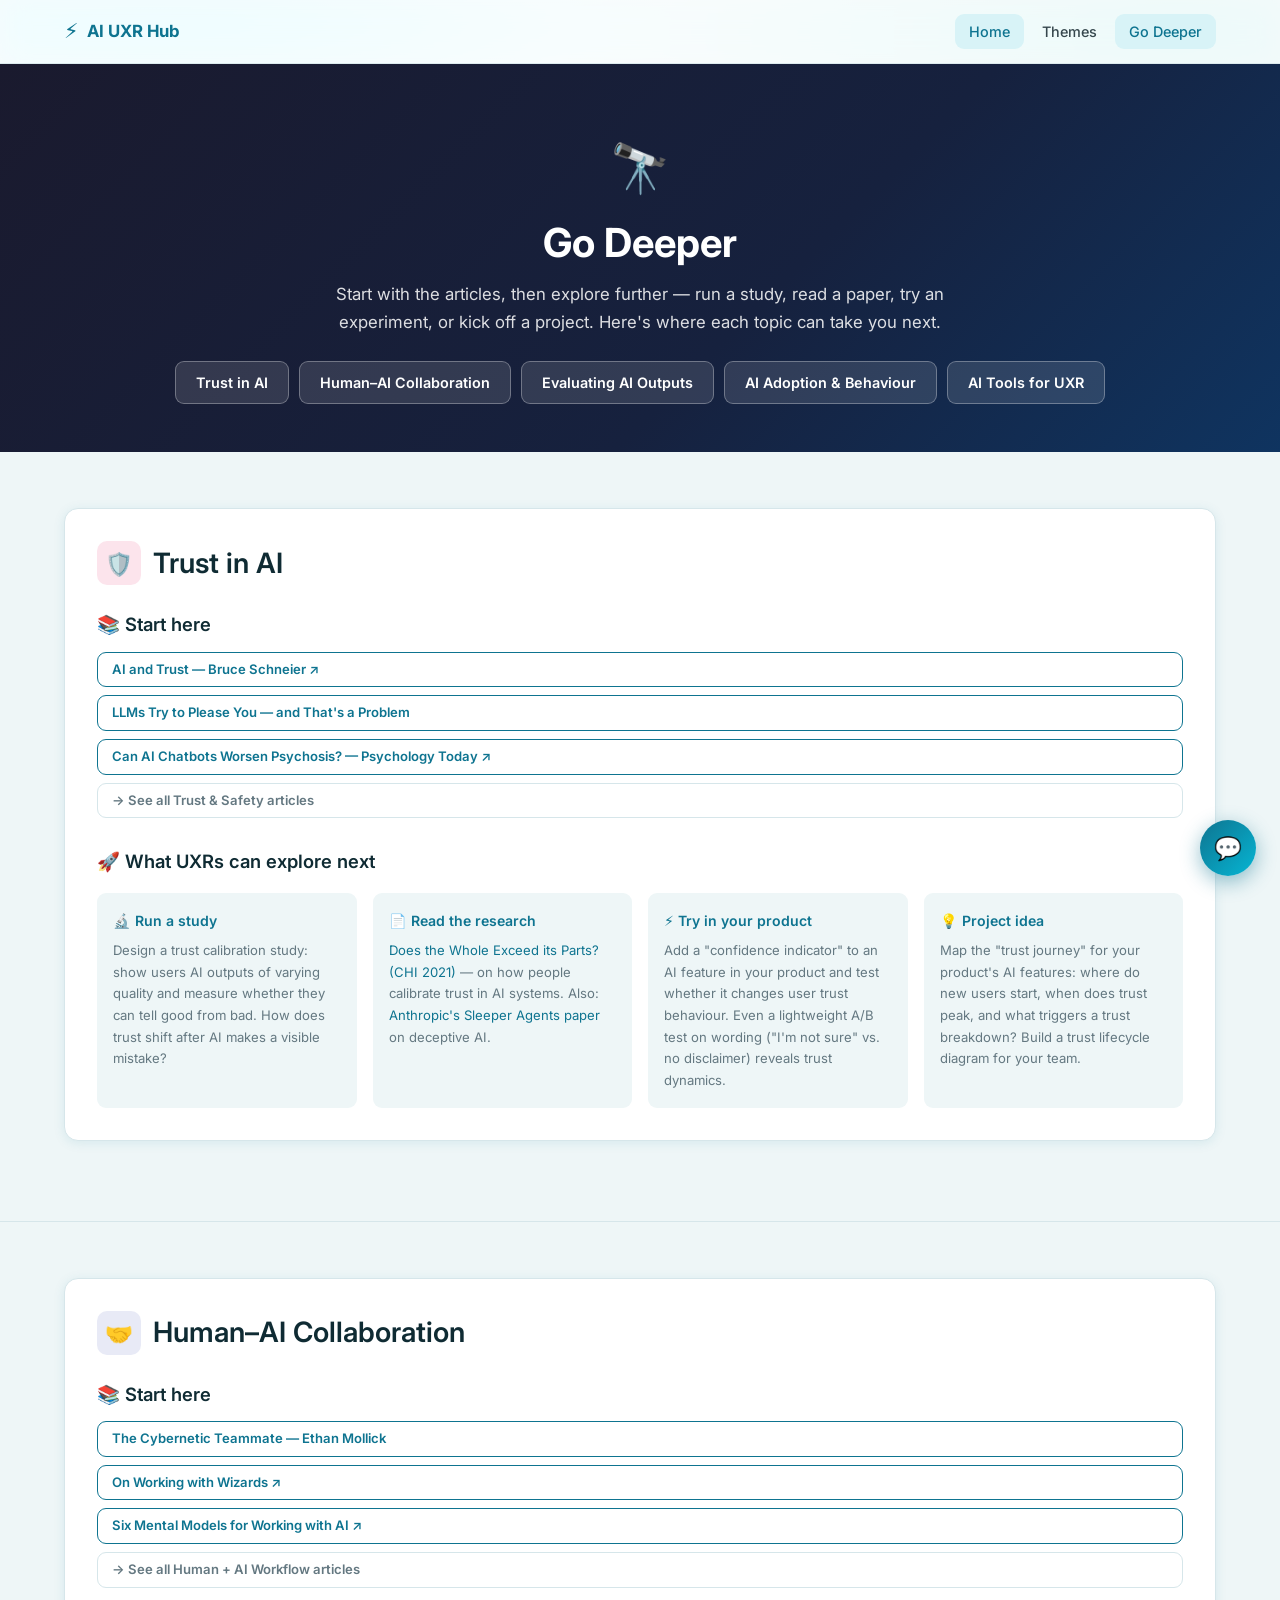
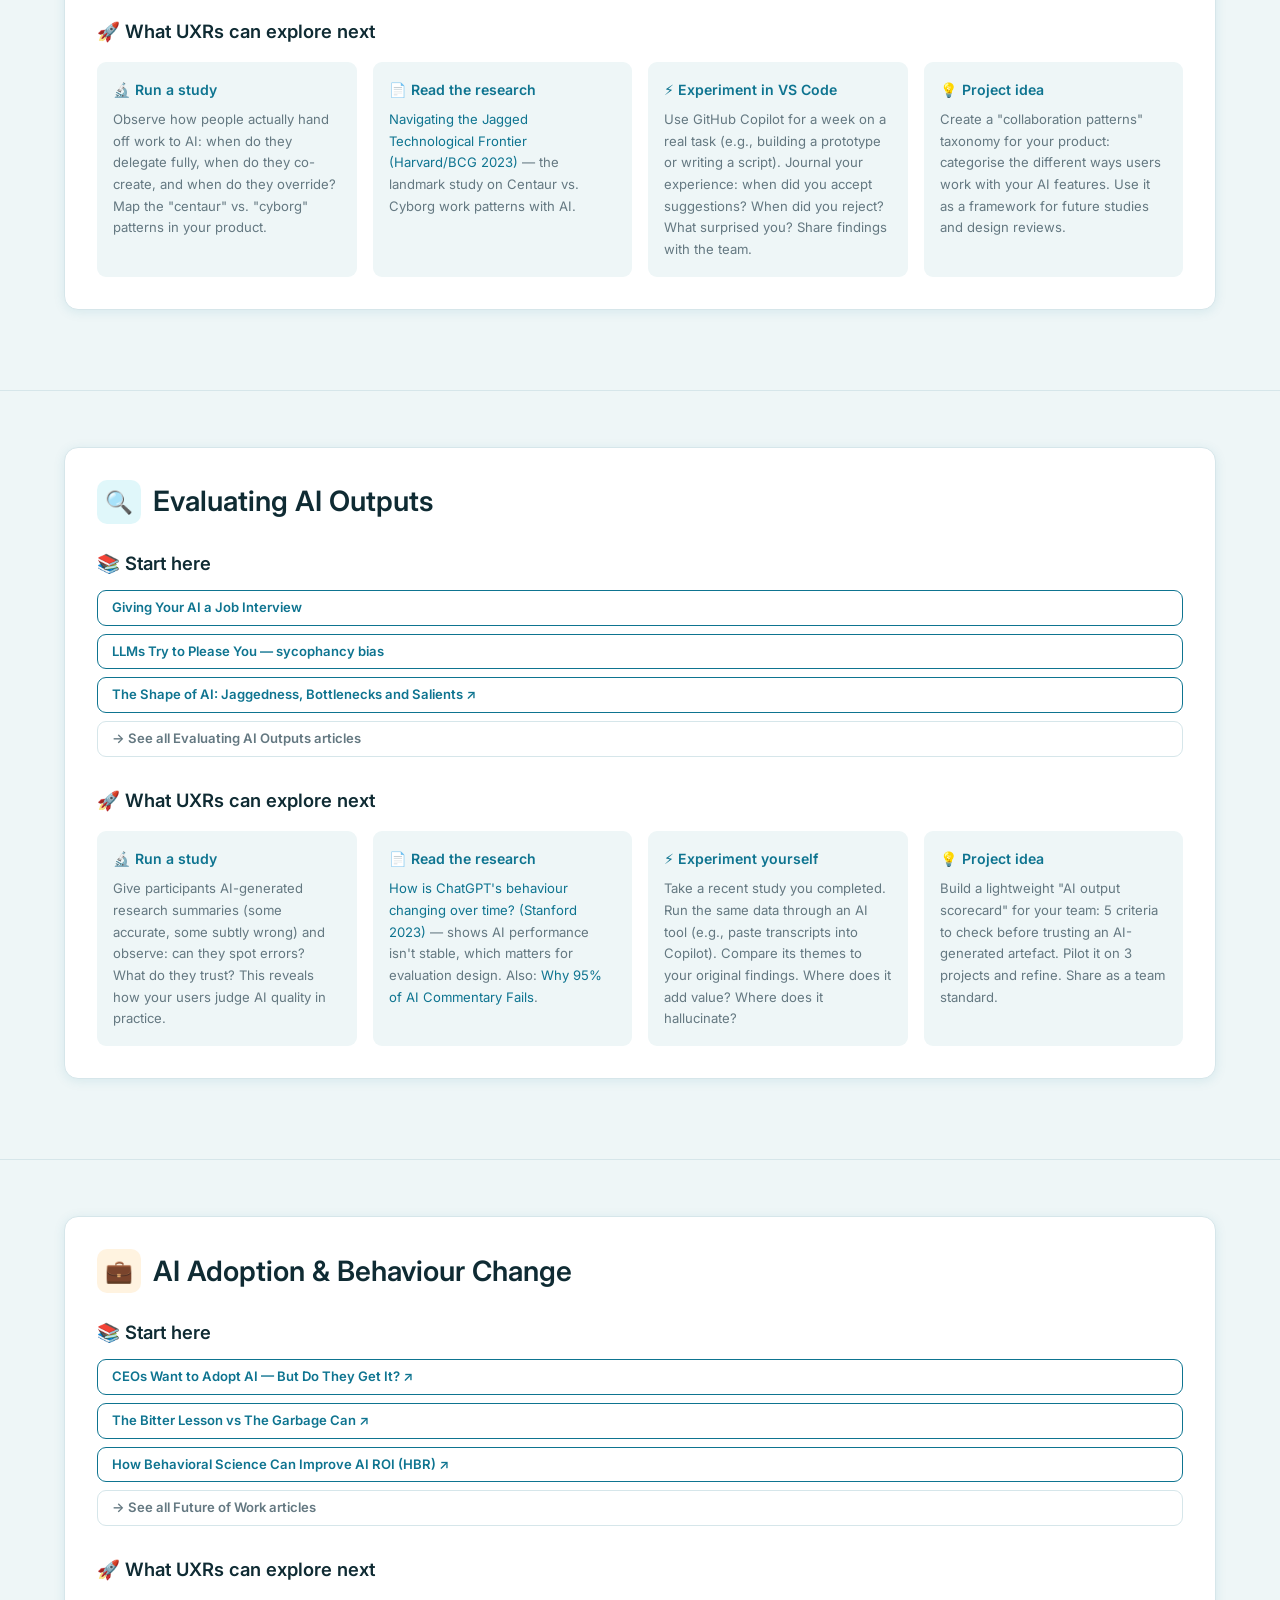
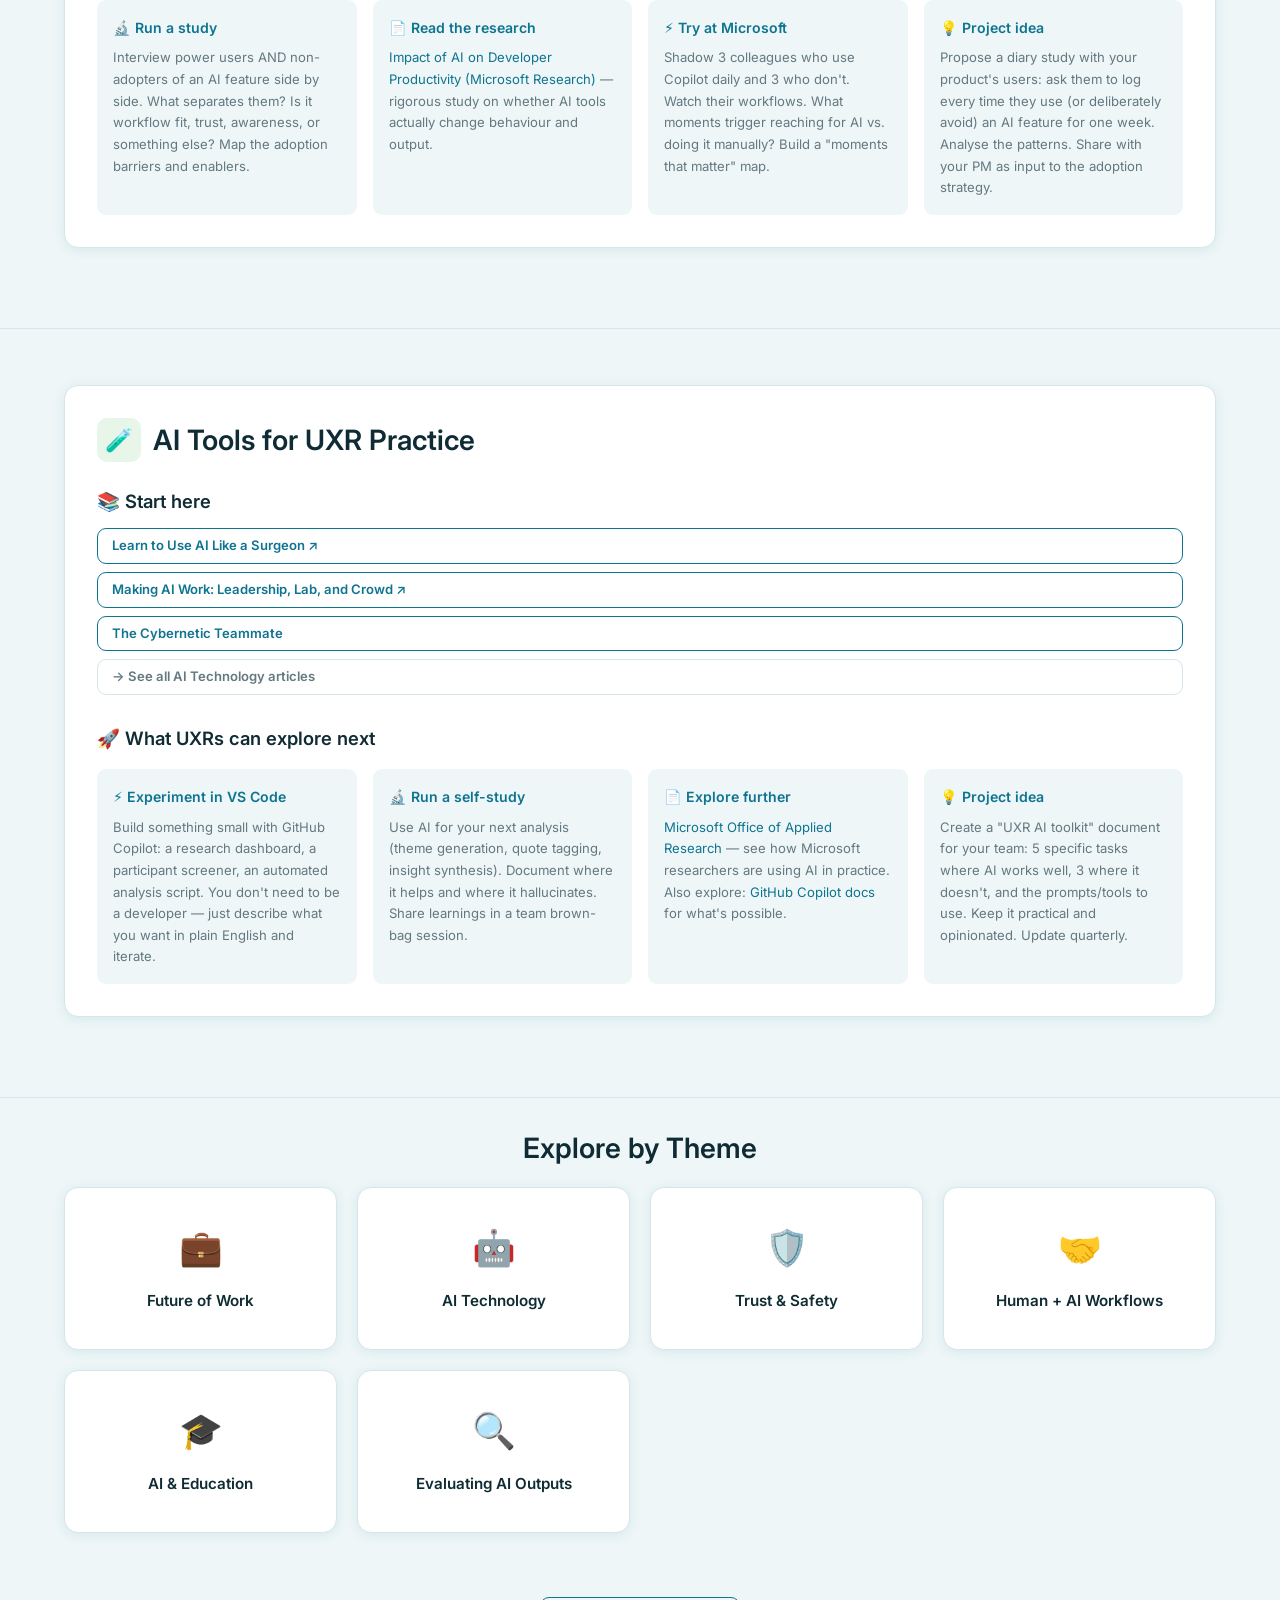
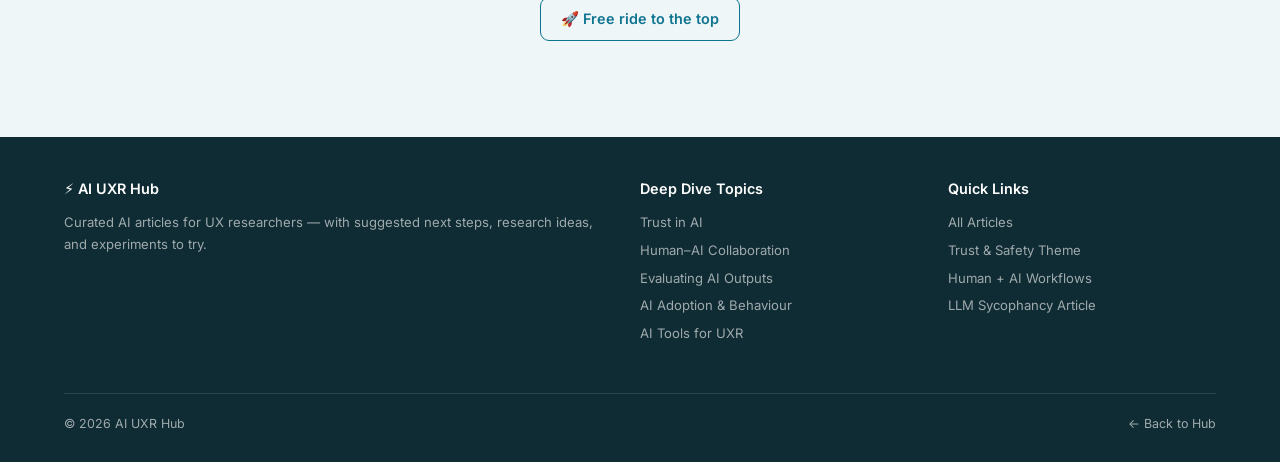
==== commit 6f57df0d: "Rename to Go Deeper, add theme side rail + back-to-top, reword suggest form, smarter AI Reads Librar" ====
--- a/PLaybook/index.html
+++ b/PLaybook/index.html
@@ -264,7 +264,7 @@
   <div class="chat-panel">
     <div class="chat-head">
       <div class="chat-head-avatar">⚡</div>
-      <div class="chat-head-info"><strong>UXR Research Assistant</strong><span>Ask what to explore next</span></div>
+      <div class="chat-head-info"><strong>AI Reads Librarian</strong><span>Ask what to explore next</span></div>
     </div>
     <div class="chat-body">
       <div class="chat-msg bot">Hi! Looking for your next deep dive? Tell me what topic you're curious about and I'll point you to the right articles and project ideas.</div>
@@ -277,6 +277,10 @@
   <button class="chat-toggle" aria-label="Open chat">💬</button>
 </div>
 <div id="toast"></div>
+
+<div style="text-align:center;padding:32px 0;">
+  <a href="#" class="btn btn-outline" style="display:inline-block;">🚀 Free ride to the top</a>
+</div>
 
 <footer class="footer">
   <div class="footer-inner">
--- a/Assets/style.css
+++ b/Assets/style.css
@@ -6,19 +6,21 @@
 *, *::before, *::after { box-sizing: border-box; margin: 0; padding: 0; }
 
 :root {
-  --bg:        #f5f6fa;
+  --bg:        #eef6f7;
   --surface:   #ffffff;
-  --primary:   #5c6bc0;
-  --primary-d: #3949ab;
-  --accent:    #e8eaf6;
-  --text-h:    #1a1a2e;
-  --text:      #3d3d4e;
-  --text-s:    #6b7280;
-  --border:    #e2e4ed;
-  --shadow:    0 2px 12px rgba(92,107,192,.10);
-  --shadow-h:  0 6px 24px rgba(92,107,192,.18);
-  --radius:    12px;
-  --radius-s:  8px;
+  --primary:   #0e7490;
+  --primary-d: #155e75;
+  --accent:    #d8f3f7;
+  --teal:      #06b6d4;
+  --teal-l:    #22d3ee;
+  --text-h:    #0f2b33;
+  --text:      #36474d;
+  --text-s:    #647881;
+  --border:    #d6e6ea;
+  --shadow:    0 2px 12px rgba(14,116,144,.10);
+  --shadow-h:  0 10px 30px rgba(14,116,144,.20);
+  --radius:    14px;
+  --radius-s:  9px;
   --font:      'Inter', 'Segoe UI', system-ui, sans-serif;
   --nav-h:     64px;
 }
@@ -27,7 +29,11 @@
 
 body {
   font-family: var(--font);
-  background: var(--bg);
+  background:
+    radial-gradient(900px 500px at 12% -8%, rgba(34,211,238,.16), transparent 60%),
+    radial-gradient(1000px 620px at 92% 4%, rgba(13,148,136,.14), transparent 62%),
+    var(--bg);
+  background-attachment: fixed;
   color: var(--text);
   line-height: 1.65;
   min-height: 100vh;
@@ -55,8 +61,10 @@
 /* ---- Navigation ---- */
 .nav {
   position: sticky; top: 0; z-index: 100;
-  background: var(--surface);
-  border-bottom: 1px solid var(--border);
+  background: rgba(255,255,255,.72);
+  -webkit-backdrop-filter: saturate(180%) blur(14px);
+  backdrop-filter: saturate(180%) blur(14px);
+  border-bottom: 1px solid rgba(214,230,234,.8);
   height: var(--nav-h);
 }
 .nav-inner {
@@ -83,18 +91,65 @@
 
 /* ---- Hero ---- */
 .hero {
-  background: linear-gradient(135deg, #3949ab 0%, #5c6bc0 60%, #7986cb 100%);
-  color: #fff; padding: 72px 0 56px;
+  position: relative;
+  overflow: hidden;
+  background: linear-gradient(160deg, #0b6b7d 0%, #0e7490 28%, #0891b2 58%, #06b6d4 82%, #22d3ee 100%);
+  color: #fff; padding: 86px 0 70px;
   text-align: center;
-}
-.hero h1 { color: #fff; margin-bottom: 16px; }
-.hero p   { font-size: 1.1rem; opacity: .88; max-width: 560px; margin: 0 auto 28px; }
+  isolation: isolate;
+}
+/* brushed vertical streak texture (mimics the gradient artwork) */
+.hero::before {
+  content: '';
+  position: absolute; inset: 0; z-index: -2;
+  background:
+    repeating-linear-gradient(90deg, rgba(255,255,255,.05) 0 2px, transparent 2px 7px),
+    radial-gradient(120% 80% at 30% 0%, rgba(255,255,255,.20), transparent 55%),
+    radial-gradient(100% 90% at 85% 100%, rgba(3,40,51,.35), transparent 60%);
+  mix-blend-mode: screen;
+  opacity: .9;
+}
+/* soft glow blobs */
+.hero::after {
+  content: '';
+  position: absolute; inset: -20% -10% auto -10%; height: 140%; z-index: -2;
+  background:
+    radial-gradient(420px 320px at 18% 30%, rgba(34,211,238,.35), transparent 60%),
+    radial-gradient(460px 360px at 82% 60%, rgba(13,148,136,.30), transparent 62%);
+  filter: blur(8px);
+}
+.hero .container { position: relative; z-index: 1; }
+.hero h1 { color: #fff; margin-bottom: 16px; letter-spacing: -.01em; text-shadow: 0 2px 18px rgba(3,40,51,.25); }
+.hero p   { font-size: 1.12rem; opacity: .95; max-width: 580px; margin: 0 auto 28px; }
 .hero-pills { display: flex; flex-wrap: wrap; gap: 8px; justify-content: center; margin-bottom: 28px; }
 .hero-pill {
-  background: rgba(255,255,255,.18); color: #fff;
-  padding: 5px 14px; border-radius: 99px;
+  background: rgba(255,255,255,.16); color: #fff;
+  padding: 6px 15px; border-radius: 99px;
   font-size: .8rem; font-weight: 500;
-  backdrop-filter: blur(4px);
+  border: 1px solid rgba(255,255,255,.25);
+  -webkit-backdrop-filter: blur(6px); backdrop-filter: blur(6px);
+}
+
+/* ---- Quirky floating coffee / paper accents ---- */
+.hero-decor { position: absolute; inset: 0; z-index: -1; pointer-events: none; overflow: hidden; }
+.hero-decor span {
+  position: absolute; font-size: 2.1rem;
+  opacity: .85;
+  filter: drop-shadow(0 6px 14px rgba(3,40,51,.28));
+  animation: floaty 7s ease-in-out infinite;
+}
+.hero-decor span:nth-child(1) { left: 7%;  top: 26%; font-size: 2.6rem; animation-delay: 0s;   transform: rotate(-12deg); }
+.hero-decor span:nth-child(2) { left: 15%; top: 64%; animation-delay: 1.2s; transform: rotate(8deg); }
+.hero-decor span:nth-child(3) { right: 9%; top: 22%; font-size: 2.4rem; animation-delay: .6s; transform: rotate(10deg); }
+.hero-decor span:nth-child(4) { right: 16%;top: 62%; animation-delay: 1.8s; transform: rotate(-9deg); }
+.hero-decor span:nth-child(5) { left: 46%; top: 12%; font-size: 1.7rem; opacity: .7; animation-delay: 2.4s; }
+.hero-decor span:nth-child(6) { right: 34%;bottom: 10%; font-size: 1.8rem; opacity: .7; animation-delay: 3s; }
+@keyframes floaty {
+  0%, 100% { translate: 0 0; }
+  50%      { translate: 0 -16px; }
+}
+@media (prefers-reduced-motion: reduce) {
+  .hero-decor span { animation: none; }
 }
 
 /* ---- Buttons ---- */
@@ -105,8 +160,8 @@
   cursor: pointer; border: none; transition: all .15s;
   text-decoration: none;
 }
-.btn-primary { background: var(--primary); color: #fff; }
-.btn-primary:hover { background: var(--primary-d); color: #fff; text-decoration: none; box-shadow: var(--shadow-h); }
+.btn-primary { background: linear-gradient(135deg, var(--primary) 0%, var(--teal) 100%); color: #fff; box-shadow: 0 4px 14px rgba(14,116,144,.28); }
+.btn-primary:hover { background: linear-gradient(135deg, var(--primary-d) 0%, var(--primary) 100%); color: #fff; text-decoration: none; box-shadow: var(--shadow-h); transform: translateY(-1px); }
 .btn-outline {
   background: transparent; color: var(--primary);
   border: 1.5px solid var(--primary);
@@ -129,6 +184,14 @@
 .card-body { padding: 24px; }
 .card-header { padding: 20px 24px 0; }
 .card-footer { padding: 16px 24px; border-top: 1px solid var(--border); display: flex; align-items: center; justify-content: space-between; flex-wrap: wrap; gap: 8px; }
+
+/* New badge for freshly added articles */
+.new-badge {
+  font-size: .68rem; font-weight: 700; letter-spacing: .02em;
+  background: linear-gradient(135deg, var(--primary), var(--teal-l));
+  color: #fff; border-radius: 99px; padding: 2px 10px;
+  box-shadow: 0 2px 8px rgba(14,116,144,.35);
+}
 
 /* ---- Article Cards ---- */
 .articles-grid { display: grid; grid-template-columns: repeat(auto-fill, minmax(320px, 1fr)); gap: 24px; }
@@ -171,6 +234,16 @@
 .filter-btn--compete { background: #fff3cd !important; color: #7a4e00 !important; border-color: #ffd97d !important; }
 .filter-btn--compete.active { background: #fbbf24 !important; color: #1a0e00 !important; }
 
+/* ---- Newly Added Section ---- */
+.newly-added-section {
+  background:
+    radial-gradient(600px 300px at 100% 0%, rgba(34,211,238,.12), transparent 60%),
+    linear-gradient(135deg, #f0fbfd 0%, #e2f6f9 100%);
+  border-top: 3px solid var(--teal);
+  border-bottom: 3px solid var(--teal);
+}
+.newly-added-section .section-header h2 { display: inline-flex; align-items: center; gap: 8px; }
+
 /* ---- Theme Badge ---- */
 .theme-badge {
   display: inline-block;
@@ -187,19 +260,58 @@
 /* ---- Theme Cards (homepage featured) ---- */
 .themes-grid { display: grid; grid-template-columns: repeat(auto-fill, minmax(220px, 1fr)); gap: 20px; }
 .theme-card {
+  position: relative;
   background: var(--surface);
   border-radius: var(--radius);
   box-shadow: var(--shadow);
   border: 1px solid var(--border);
-  padding: 28px 22px;
+  padding: 30px 22px;
   text-align: center;
-  transition: box-shadow .2s, transform .2s;
+  transition: box-shadow .25s, transform .25s;
   text-decoration: none; display: block; color: inherit;
-}
-.theme-card:hover { box-shadow: var(--shadow-h); transform: translateY(-3px); text-decoration: none; color: inherit; }
+  overflow: hidden;
+}
+.theme-card::before {
+  content: ''; position: absolute; top: 0; left: 0; right: 0; height: 4px;
+  background: linear-gradient(90deg, var(--primary), var(--teal-l));
+  transform: scaleX(0); transform-origin: left; transition: transform .25s;
+}
+.theme-card:hover::before { transform: scaleX(1); }
+.theme-card:hover { box-shadow: var(--shadow-h); transform: translateY(-4px); text-decoration: none; color: inherit; }
 .theme-card-icon { font-size: 2.2rem; margin-bottom: 12px; }
 .theme-card h3 { font-size: .95rem; margin-bottom: 6px; }
 .theme-card p  { font-size: .8rem; color: var(--text-s); margin: 0; }
+
+/* ---- Theme side rail (explore other themes) ---- */
+.theme-rail {
+  position: fixed; top: 50%; left: 16px; transform: translateY(-50%);
+  z-index: 40; background: var(--surface);
+  border: 1px solid var(--border); border-radius: 14px;
+  box-shadow: var(--shadow); padding: 12px 10px;
+  display: flex; flex-direction: column; gap: 6px;
+  width: 60px; overflow: hidden; transition: width .25s ease;
+}
+.theme-rail:hover, .theme-rail:focus-within { width: 214px; }
+.theme-rail-title {
+  font-size: .62rem; font-weight: 700; text-transform: uppercase;
+  letter-spacing: .09em; color: var(--text-s);
+  padding: 2px 8px 6px; white-space: nowrap;
+}
+.theme-rail-link {
+  display: flex; align-items: center; gap: 10px;
+  font-size: .85rem; font-weight: 600; color: var(--text);
+  padding: 8px 9px; border-radius: 9px;
+  border-left: 4px solid var(--c);
+  background: color-mix(in srgb, var(--c) 10%, transparent);
+  white-space: nowrap; text-decoration: none;
+  transition: background .15s, color .15s;
+}
+.theme-rail-link span { opacity: 0; transition: opacity .2s; }
+.theme-rail:hover .theme-rail-link span,
+.theme-rail:focus-within .theme-rail-link span { opacity: 1; }
+.theme-rail-link:hover { background: var(--c); color: #fff; text-decoration: none; }
+.theme-rail-link.active { background: var(--c); color: #fff; }
+@media (max-width: 1100px) { .theme-rail { display: none; } }
 
 /* ---- Section Headers ---- */
 .section-header { margin-bottom: 32px; }
@@ -313,13 +425,13 @@
 }
 .chat-toggle {
   width: 56px; height: 56px; border-radius: 50%;
-  background: var(--primary); color: #fff;
+  background: linear-gradient(135deg, var(--primary) 0%, var(--teal) 100%); color: #fff;
   border: none; cursor: pointer; font-size: 1.4rem;
-  box-shadow: 0 4px 16px rgba(92,107,192,.45);
+  box-shadow: 0 6px 20px rgba(14,116,144,.45);
   display: flex; align-items: center; justify-content: center;
   transition: background .15s, transform .15s;
 }
-.chat-toggle:hover { background: var(--primary-d); transform: scale(1.05); }
+.chat-toggle:hover { background: linear-gradient(135deg, var(--primary-d) 0%, var(--primary) 100%); transform: scale(1.06); }
 .chat-panel {
   position: absolute; bottom: 70px; right: 0;
   width: 340px; background: var(--surface);
